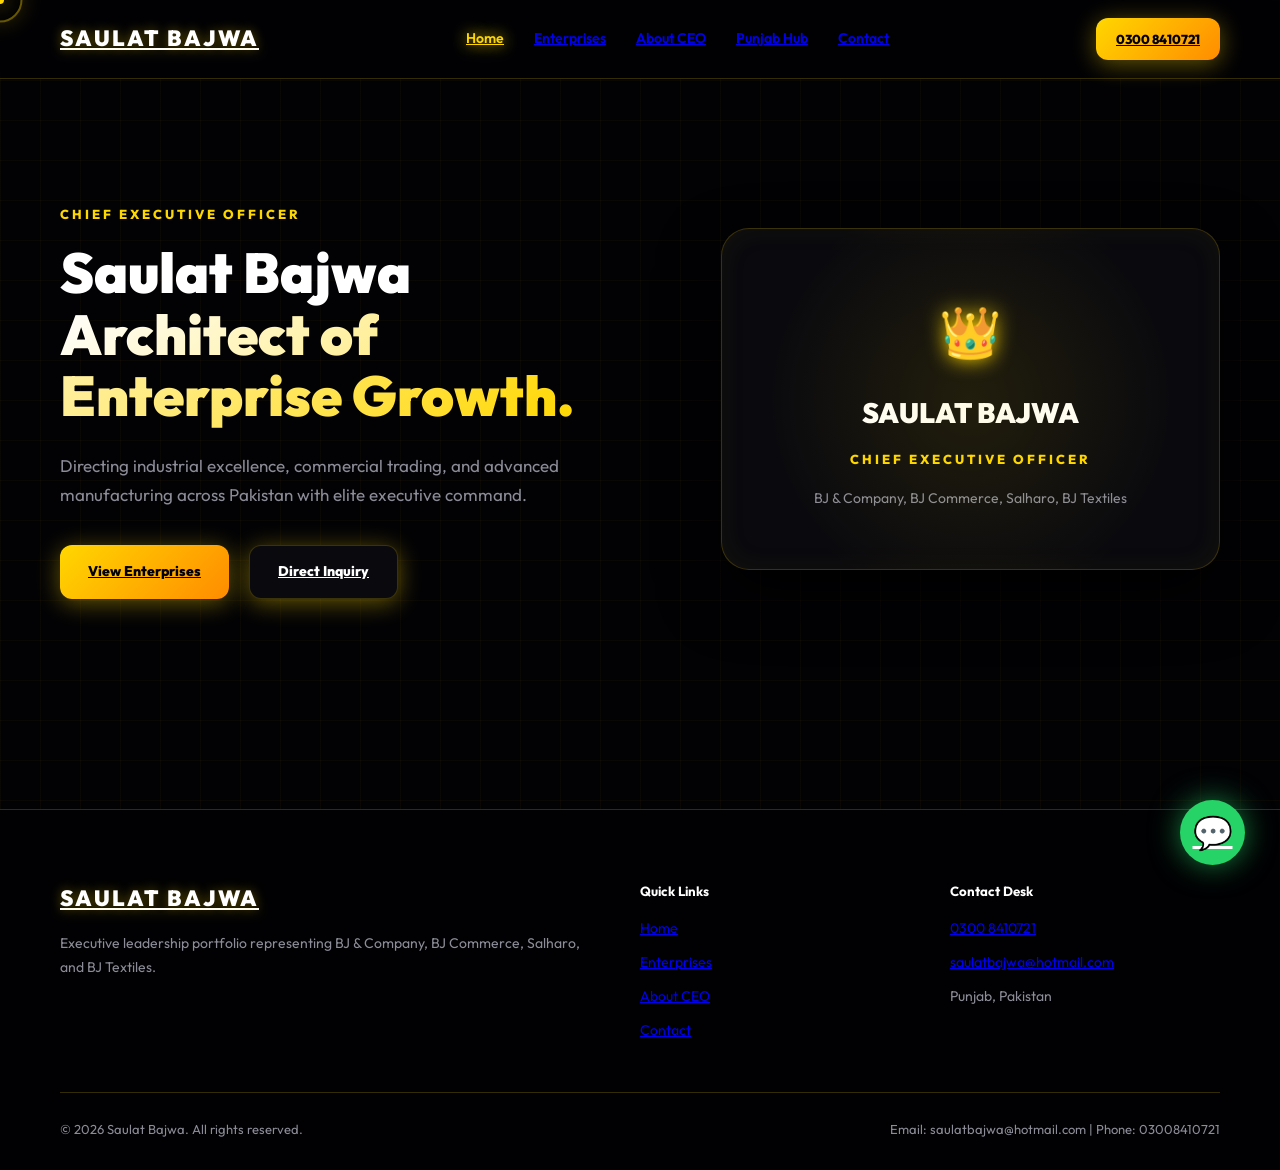
==== index.html @ 0342f301 "Add files via upload" ====
<!DOCTYPE html>
<html lang="en">
<head>
<meta charset="UTF-8">
<meta name="viewport" content="width=device-width, initial-scale=1.0">
<title>Saulat Bajwa — Executive CEO Portfolio</title>
<link rel="stylesheet" href="style.css">
<link href="https://unpkg.com/aos@2.3.1/dist/aos.css" rel="stylesheet">
<link href="https://fonts.googleapis.com/css2?family=Outfit:wght@300;400;500;600;700;800;900&display=swap" rel="stylesheet">
<style>
  .holo-emblem {
    background: var(--bg-panel);
    border: 1px solid var(--border-glow);
    border-radius: 28px; padding: 60px 40px; text-align: center;
    position: relative; overflow: hidden;
    box-shadow: 0 25px 60px rgba(0,0,0,0.9), inset 0 0 30px rgba(255, 215, 0, 0.05);
  }
  .holo-emblem::before {
    content: ''; position: absolute; inset: 0;
    background: radial-gradient(circle at center, rgba(255, 215, 0, 0.1), transparent 70%);
  }
</style>
</head>
<body>

<div class="preloader">
  <div class="loading-text">SAULAT BAJWA</div>
</div>

<div class="cursor-dot"></div>
<div class="cursor-outline"></div>

<header class="nav">
  <div class="nav-inner">
    <a href="index.html" class="brand">SAULAT BAJWA</a>
    <nav class="nav-links">
      <a href="index.html" class="active">Home</a>
      <a href="enterprises.html">Enterprises</a>
      <a href="about.html">About CEO</a>
      <a href="map.html">Punjab Hub</a>
      <a href="contact.html">Contact</a>
    </nav>
    <a href="tel:03008410721" class="btn" style="padding: 10px 20px; font-size: 13px;">0300 8410721</a>
  </div>
</header>

<section class="hero section" style="padding-top: 200px;">
  <div class="container" style="display: grid; grid-template-columns: 1.1fr 0.9fr; gap: 50px; align-items: center;">
    <div data-aos="fade-right">
      <span style="font-size: 13px; text-transform: uppercase; letter-spacing: 3px; color: var(--gold-primary); font-weight: 800;">Chief Executive Officer</span>
      <h1 style="font-size: 56px; font-weight: 900; line-height: 1.1; margin: 15px 0 25px; color: #fff;">Saulat Bajwa<br><span style="background: linear-gradient(135deg, #fff, var(--gold-primary)); -webkit-background-clip: text; -webkit-text-fill-color: transparent;">Architect of Enterprise Growth.</span></h1>
      <p style="color: var(--text-muted); font-size: 17px; margin-bottom: 35px;">Directing industrial excellence, commercial trading, and advanced manufacturing across Pakistan with elite executive command.</p>
      <div style="display: flex; gap: 20px;">
        <a href="enterprises.html" class="btn">View Enterprises</a>
        <a href="contact.html" class="btn" style="background: var(--bg-panel); color: #fff; border: 1px solid var(--border-glow);">Direct Inquiry</a>
      </div>
    </div>

    <!-- No Image: Holographic Emblem Box -->
    <div data-aos="fade-left" class="holo-emblem">
      <div style="font-size: 50px; margin-bottom: 15px; text-shadow: 0 0 20px var(--gold-primary);">👑</div>
      <h3 style="font-size: 28px; color: #fff; font-weight: 900; margin-bottom: 8px;">SAULAT BAJWA</h3>
      <span style="color: var(--gold-primary); font-size: 13px; font-weight: 800; text-transform: uppercase; letter-spacing: 3px;">Chief Executive Officer</span>
      <p style="color: var(--text-muted); font-size: 14px; margin-top: 15px; line-height: 1.6;">BJ &amp; Company, BJ Commerce, Salharo, BJ Textiles</p>
    </div>
  </div>
</section>

<footer class="footer">
  <div class="container">
    <div class="footer-grid">
      <div>
        <a href="index.html" class="brand">SAULAT BAJWA</a>
        <p style="color: var(--text-muted); margin-top: 15px; font-size: 14px;">Executive leadership portfolio representing BJ &amp; Company, BJ Commerce, Salharo, and BJ Textiles.</p>
      </div>
      <div>
        <h5 style="color: #fff; margin-bottom: 15px;">Quick Links</h5>
        <ul style="list-style: none; display: flex; flex-direction: column; gap: 10px; color: var(--text-muted); font-size: 14px;">
          <li><a href="index.html">Home</a></li>
          <li><a href="enterprises.html">Enterprises</a></li>
          <li><a href="about.html">About CEO</a></li>
          <li><a href="contact.html">Contact</a></li>
        </ul>
      </div>
      <div>
        <h5 style="color: #fff; margin-bottom: 15px;">Contact Desk</h5>
        <ul style="list-style: none; display: flex; flex-direction: column; gap: 10px; color: var(--text-muted); font-size: 14px;">
          <li><a href="tel:03008410721">0300 8410721</a></li>
          <li><a href="mailto:saulatbajwa@hotmail.com">saulatbajwa@hotmail.com</a></li>
          <li>Punjab, Pakistan</li>
        </ul>
      </div>
    </div>
    <div class="footer-bottom">
      <p>© 2026 Saulat Bajwa. All rights reserved.</p>
      <p>Email: saulatbajwa@hotmail.com | Phone: 03008410721</p>
    </div>
  </div>
</footer>

<a href="https://wa.me/923008410721?text=Hello%20Sir%20Saulat%20Bajwa,%20I%20am%20contacting%20you%20from%20your%20portfolio." class="whatsapp-float" target="_blank">💬</a>

<script src="https://unpkg.com/aos@2.3.1/dist/aos.js"></script>
<script>
  AOS.init({ duration: 1000, once: true });
  window.addEventListener('mousemove', e => {
    document.querySelector('.cursor-dot').style.left = e.clientX + 'px';
    document.querySelector('.cursor-dot').style.top = e.clientY + 'px';
    document.querySelector('.cursor-outline').style.left = e.clientX + 'px';
    document.querySelector('.cursor-outline').style.top = e.clientY + 'px';
  });
</script>
</body>
</html>
---- style.css ----
:root {
  --bg-main: #020205;
  --bg-panel: #09090e;
  --gold-primary: #FFD700;
  --gold-secondary: #FF8C00;
  --gold-glow: rgba(255, 215, 0, 0.4);
  --border-glow: rgba(255, 215, 0, 0.2);
  --text-main: #f3f3f6;
  --text-muted: #8c8c98;
}

* { box-sizing: border-box; margin: 0; padding: 0; }
html { scroll-behavior: smooth; }
body {
  background-color: var(--bg-main);
  color: var(--text-main);
  font-family: 'Outfit', 'Plus Jakarta Sans', sans-serif;
  overflow-x: hidden;
  position: relative;
  line-height: 1.7;
}

/* Moving Cyber-Gold Grid Background */
body::before {
  content: '';
  position: fixed;
  top: 0; left: 0; width: 100vw; height: 100vh;
  background-image: linear-gradient(rgba(255, 215, 0, 0.03) 1px, transparent 1px),
                    linear-gradient(90deg, rgba(255, 215, 0, 0.03) 1px, transparent 1px);
  background-size: 40px 40px;
  z-index: -2;
}

/* Custom Moving Cursor Effect */
.cursor-dot, .cursor-outline {
  position: fixed; top: 0; left: 0; transform: translate(-50%, -50%);
  border-radius: 50%; pointer-events: none; z-index: 99999;
  transition: width 0.3s, height: 0.3s;
}
.cursor-dot { width: 8px; height: 8px; background: var(--gold-primary); box-shadow: 0 0 20px var(--gold-primary); }
.cursor-outline {
  width: 45px; height: 45px; border: 2px solid rgba(255, 215, 0, 0.4);
  box-shadow: 0 0 25px rgba(255, 215, 0, 0.2);
}

/* Cinematic Preloader with Text Loading Animation */
.preloader {
  position: fixed; inset: 0; background: #010103;
  z-index: 999999; display: flex; flex-direction: column;
  align-items: center; justify-content: center;
  animation: hideLoader 0.5s ease 3.2s forwards;
}
.loading-text {
  font-size: 38px; font-weight: 900; letter-spacing: 8px; color: #fff;
  text-shadow: 0 0 35px var(--gold-primary);
  border-right: 3px solid var(--gold-primary);
  white-space: nowrap;
  animation: typing 2.2s steps(12, end), blink-caret 0.75s step-end infinite;
}
@keyframes typing {
  from { width: 0 }
  to { width: 100% }
}
@keyframes blink-caret {
  from, to { border-color: transparent }
  50% { border-color: var(--gold-primary); }
}
@keyframes hideLoader {
  to { opacity: 0; visibility: hidden; pointer-events: none; }
}

/* Glassmorphism Navigation */
.nav {
  position: fixed; top: 0; left: 0; width: 100%;
  background: rgba(2, 2, 5, 0.85); backdrop-filter: blur(20px);
  border-bottom: 1px solid var(--border-glow);
  z-index: 1000; padding: 18px 0;
}
.nav-inner {
  max-width: 1200px; margin: 0 auto; padding: 0 20px;
  display: flex; align-items: center; justify-content: space-between;
}
.brand { font-size: 22px; font-weight: 900; letter-spacing: 2px; color: #fff; text-shadow: 0 0 12px var(--gold-glow); }
.nav-links { display: flex; gap: 30px; font-size: 14px; font-weight: 600; color: var(--text-muted); }
.nav-links a:hover, .nav-links a.active { color: var(--gold-primary); text-shadow: 0 0 15px var(--gold-primary); }

/* Buttons */
.btn {
  display: inline-flex; align-items: center; gap: 10px;
  padding: 14px 28px; border-radius: 12px; font-weight: 800; font-size: 14px;
  background: linear-gradient(135deg, var(--gold-primary), var(--gold-secondary));
  color: #020205; box-shadow: 0 4px 25px var(--gold-glow);
  border: none; cursor: pointer; transition: 0.3s cubic-bezier(0.16, 1, 0.3, 1);
}
.btn:hover { transform: translateY(-4px); box-shadow: 0 8px 35px var(--gold-glow); }

.container { max-width: 1200px; margin: 0 auto; padding: 0 20px; }
.section { padding: 110px 0; position: relative; }
.section-tight { padding: 60px 0; }

/* WhatsApp Float */
.whatsapp-float {
  position: fixed; bottom: 35px; right: 35px; background-color: #25d366; color: #fff;
  width: 65px; height: 65px; border-radius: 50%; display: flex; align-items: center;
  justify-content: center; font-size: 32px; z-index: 9999;
  box-shadow: 0 0 30px rgba(37, 211, 102, 0.6); transition: 0.3s;
}
.whatsapp-float:hover { transform: scale(1.12); }

/* Footer */
.footer { background: #010103; border-top: 1px solid var(--border-glow); padding: 70px 0 30px; margin-top: 100px; }
.footer-grid { display: grid; grid-template-columns: 2fr 1fr 1fr; gap: 40px; margin-bottom: 50px; }
.footer-bottom { border-top: 1px solid var(--border-glow); padding-top: 25px; display: flex; justify-content: space-between; font-size: 13px; color: var(--text-muted); }

@media(max-width: 768px) {
  .footer-grid { grid-template-columns: 1fr; }
  .nav-links { display: none; }
}
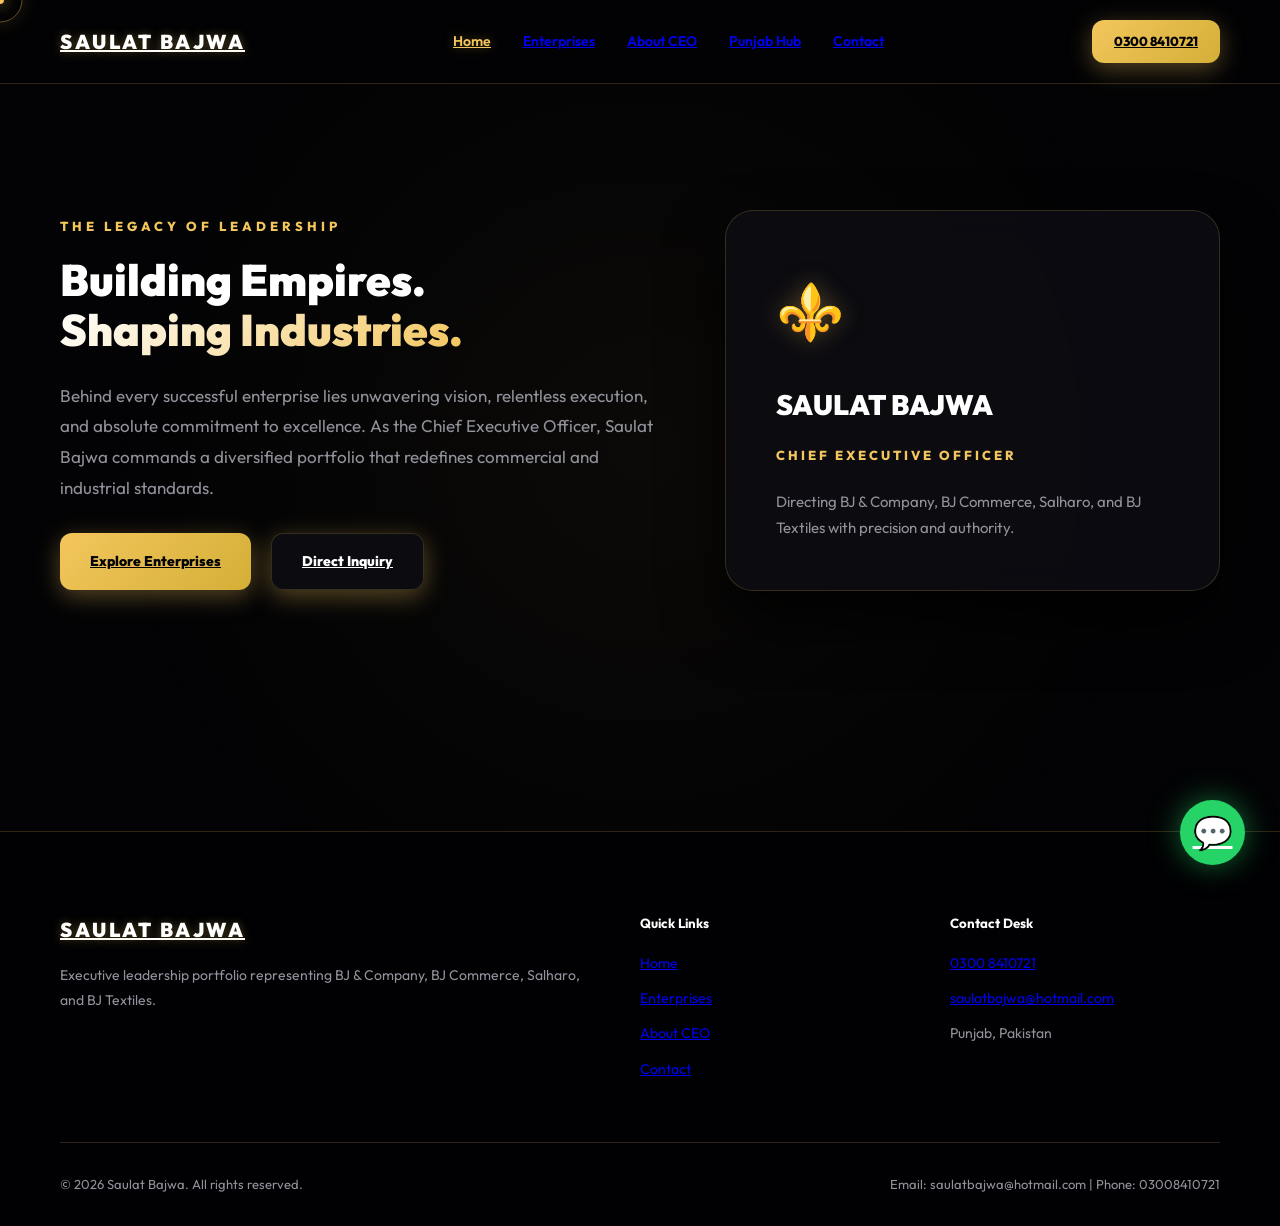
==== commit 92738e38: "Update index.html" ====
--- a/index.html
+++ b/index.html
@@ -4,20 +4,16 @@
 <meta charset="UTF-8">
 <meta name="viewport" content="width=device-width, initial-scale=1.0">
 <title>Saulat Bajwa — Executive CEO Portfolio</title>
+<!-- Favicon Link -->
+<link rel="icon" type="image/png" href="BJ&CO ORIGINAL PNG LOGO EDIT copy.jpg">
 <link rel="stylesheet" href="style.css">
 <link href="https://unpkg.com/aos@2.3.1/dist/aos.css" rel="stylesheet">
 <link href="https://fonts.googleapis.com/css2?family=Outfit:wght@300;400;500;600;700;800;900&display=swap" rel="stylesheet">
 <style>
-  .holo-emblem {
-    background: var(--bg-panel);
-    border: 1px solid var(--border-glow);
-    border-radius: 28px; padding: 60px 40px; text-align: center;
-    position: relative; overflow: hidden;
-    box-shadow: 0 25px 60px rgba(0,0,0,0.9), inset 0 0 30px rgba(255, 215, 0, 0.05);
-  }
-  .holo-emblem::before {
-    content: ''; position: absolute; inset: 0;
-    background: radial-gradient(circle at center, rgba(255, 215, 0, 0.1), transparent 70%);
+  .story-box {
+    background: var(--bg-card); border: 1px solid var(--border-line);
+    border-radius: 28px; padding: 50px; backdrop-filter: blur(20px);
+    box-shadow: 0 30px 60px rgba(0,0,0,0.8);
   }
 </style>
 </head>
@@ -40,28 +36,28 @@
       <a href="map.html">Punjab Hub</a>
       <a href="contact.html">Contact</a>
     </nav>
-    <a href="tel:03008410721" class="btn" style="padding: 10px 20px; font-size: 13px;">0300 8410721</a>
+    <a href="tel:03008410721" class="btn" style="padding: 10px 22px; font-size: 13px;">0300 8410721</a>
   </div>
 </header>
 
-<section class="hero section" style="padding-top: 200px;">
-  <div class="container" style="display: grid; grid-template-columns: 1.1fr 0.9fr; gap: 50px; align-items: center;">
+<!-- Storytelling Hero Section -->
+<section class="section" style="padding-top: 210px;">
+  <div class="container" style="display: grid; grid-template-columns: 1.1fr 0.9fr; gap: 60px; align-items: center;">
     <div data-aos="fade-right">
-      <span style="font-size: 13px; text-transform: uppercase; letter-spacing: 3px; color: var(--gold-primary); font-weight: 800;">Chief Executive Officer</span>
-      <h1 style="font-size: 56px; font-weight: 900; line-height: 1.1; margin: 15px 0 25px; color: #fff;">Saulat Bajwa<br><span style="background: linear-gradient(135deg, #fff, var(--gold-primary)); -webkit-background-clip: text; -webkit-text-fill-color: transparent;">Architect of Enterprise Growth.</span></h1>
-      <p style="color: var(--text-muted); font-size: 17px; margin-bottom: 35px;">Directing industrial excellence, commercial trading, and advanced manufacturing across Pakistan with elite executive command.</p>
-      <div style="display: flex; gap: 20px;">
-        <a href="enterprises.html" class="btn">View Enterprises</a>
-        <a href="contact.html" class="btn" style="background: var(--bg-panel); color: #fff; border: 1px solid var(--border-glow);">Direct Inquiry</a>
+      <span style="font-size: 13px; text-transform: uppercase; letter-spacing: 4px; color: var(--gold-primary); font-weight: 800;">The Legacy of Leadership</span>
+      <h1 class="story-heading" style="margin-top: 15px;">Building Empires.<br><span style="background: linear-gradient(135deg, #fff, var(--gold-primary)); -webkit-background-clip: text; -webkit-text-fill-color: transparent;">Shaping Industries.</span></h1>
+      <p class="story-para">Behind every successful enterprise lies unwavering vision, relentless execution, and absolute commitment to excellence. As the Chief Executive Officer, Saulat Bajwa commands a diversified portfolio that redefines commercial and industrial standards.</p>
+      <div style="display: flex; gap: 20px; margin-top: 30px;">
+        <a href="enterprises.html" class="btn">Explore Enterprises</a>
+        <a href="contact.html" class="btn" style="background: var(--bg-card); color: #fff; border: 1px solid var(--border-line);">Direct Inquiry</a>
       </div>
     </div>
 
-    <!-- No Image: Holographic Emblem Box -->
-    <div data-aos="fade-left" class="holo-emblem">
-      <div style="font-size: 50px; margin-bottom: 15px; text-shadow: 0 0 20px var(--gold-primary);">👑</div>
-      <h3 style="font-size: 28px; color: #fff; font-weight: 900; margin-bottom: 8px;">SAULAT BAJWA</h3>
+    <div data-aos="fade-left" class="story-box text-center">
+      <div style="font-size: 55px; margin-bottom: 20px; text-shadow: 0 0 25px var(--gold-glow);">⚜️</div>
+      <h3 style="font-size: 28px; color: #fff; font-weight: 900; margin-bottom: 10px;">SAULAT BAJWA</h3>
       <span style="color: var(--gold-primary); font-size: 13px; font-weight: 800; text-transform: uppercase; letter-spacing: 3px;">Chief Executive Officer</span>
-      <p style="color: var(--text-muted); font-size: 14px; margin-top: 15px; line-height: 1.6;">BJ &amp; Company, BJ Commerce, Salharo, BJ Textiles</p>
+      <p style="color: var(--text-dim); font-size: 15px; line-height: 1.7; margin-top: 20px;">Directing BJ &amp; Company, BJ Commerce, Salharo, and BJ Textiles with precision and authority.</p>
     </div>
   </div>
 </section>
@@ -71,11 +67,11 @@
     <div class="footer-grid">
       <div>
         <a href="index.html" class="brand">SAULAT BAJWA</a>
-        <p style="color: var(--text-muted); margin-top: 15px; font-size: 14px;">Executive leadership portfolio representing BJ &amp; Company, BJ Commerce, Salharo, and BJ Textiles.</p>
+        <p style="color: var(--text-dim); margin-top: 15px; font-size: 14px;">Executive leadership portfolio representing BJ &amp; Company, BJ Commerce, Salharo, and BJ Textiles.</p>
       </div>
       <div>
         <h5 style="color: #fff; margin-bottom: 15px;">Quick Links</h5>
-        <ul style="list-style: none; display: flex; flex-direction: column; gap: 10px; color: var(--text-muted); font-size: 14px;">
+        <ul style="list-style: none; display: flex; flex-direction: column; gap: 10px; color: var(--text-dim); font-size: 14px;">
           <li><a href="index.html">Home</a></li>
           <li><a href="enterprises.html">Enterprises</a></li>
           <li><a href="about.html">About CEO</a></li>
@@ -84,7 +80,7 @@
       </div>
       <div>
         <h5 style="color: #fff; margin-bottom: 15px;">Contact Desk</h5>
-        <ul style="list-style: none; display: flex; flex-direction: column; gap: 10px; color: var(--text-muted); font-size: 14px;">
+        <ul style="list-style: none; display: flex; flex-direction: column; gap: 10px; color: var(--text-dim); font-size: 14px;">
           <li><a href="tel:03008410721">0300 8410721</a></li>
           <li><a href="mailto:saulatbajwa@hotmail.com">saulatbajwa@hotmail.com</a></li>
           <li>Punjab, Pakistan</li>
@@ -111,4 +107,4 @@
   });
 </script>
 </body>
-</html>+</html>
--- a/style.css
+++ b/style.css
@@ -1,61 +1,61 @@
 :root {
-  --bg-main: #020205;
-  --bg-panel: #09090e;
-  --gold-primary: #FFD700;
-  --gold-secondary: #FF8C00;
-  --gold-glow: rgba(255, 215, 0, 0.4);
-  --border-glow: rgba(255, 215, 0, 0.2);
-  --text-main: #f3f3f6;
-  --text-muted: #8c8c98;
+  --bg-core: #030305;
+  --bg-surface: #0a0a0f;
+  --bg-card: rgba(14, 14, 20, 0.75);
+  --gold-primary: #F3C65D;
+  --gold-secondary: #D4AF37;
+  --gold-glow: rgba(243, 198, 93, 0.35);
+  --border-line: rgba(243, 198, 93, 0.18);
+  --text-main: #f4f4f6;
+  --text-dim: #92929c;
 }
 
 * { box-sizing: border-box; margin: 0; padding: 0; }
 html { scroll-behavior: smooth; }
 body {
-  background-color: var(--bg-main);
+  background-color: var(--bg-core);
   color: var(--text-main);
   font-family: 'Outfit', 'Plus Jakarta Sans', sans-serif;
   overflow-x: hidden;
   position: relative;
-  line-height: 1.7;
+  line-height: 1.8;
 }
 
-/* Moving Cyber-Gold Grid Background */
+/* Subtle Moving Background Glow */
 body::before {
   content: '';
   position: fixed;
   top: 0; left: 0; width: 100vw; height: 100vh;
-  background-image: linear-gradient(rgba(255, 215, 0, 0.03) 1px, transparent 1px),
-                    linear-gradient(90deg, rgba(255, 215, 0, 0.03) 1px, transparent 1px);
-  background-size: 40px 40px;
+  background-image: radial-gradient(circle at 50% 50%, rgba(243, 198, 93, 0.04) 0%, transparent 70%);
   z-index: -2;
+  pointer-events: none;
 }
 
-/* Custom Moving Cursor Effect */
+/* Custom Interactive Gold Cursor */
 .cursor-dot, .cursor-outline {
   position: fixed; top: 0; left: 0; transform: translate(-50%, -50%);
   border-radius: 50%; pointer-events: none; z-index: 99999;
   transition: width 0.3s, height: 0.3s;
 }
-.cursor-dot { width: 8px; height: 8px; background: var(--gold-primary); box-shadow: 0 0 20px var(--gold-primary); }
+.cursor-dot { width: 8px; height: 8px; background: var(--gold-primary); box-shadow: 0 0 15px var(--gold-primary); }
 .cursor-outline {
-  width: 45px; height: 45px; border: 2px solid rgba(255, 215, 0, 0.4);
-  box-shadow: 0 0 25px rgba(255, 215, 0, 0.2);
+  width: 45px; height: 45px; border: 1.5px solid rgba(243, 198, 93, 0.4);
+  box-shadow: 0 0 20px rgba(243, 198, 93, 0.15);
 }
 
-/* Cinematic Preloader with Text Loading Animation */
+/* Cinematic Preloader with Typing Animation on EVERY Page */
 .preloader {
   position: fixed; inset: 0; background: #010103;
   z-index: 999999; display: flex; flex-direction: column;
   align-items: center; justify-content: center;
-  animation: hideLoader 0.5s ease 3.2s forwards;
+  animation: hideLoader 0.5s ease 2.8s forwards;
 }
 .loading-text {
-  font-size: 38px; font-weight: 900; letter-spacing: 8px; color: #fff;
-  text-shadow: 0 0 35px var(--gold-primary);
+  font-size: 36px; font-weight: 900; letter-spacing: 7px; color: #fff;
+  text-shadow: 0 0 30px var(--gold-glow);
   border-right: 3px solid var(--gold-primary);
   white-space: nowrap;
-  animation: typing 2.2s steps(12, end), blink-caret 0.75s step-end infinite;
+  animation: typing 1.8s steps(12, end), blink-caret 0.75s step-end infinite;
 }
 @keyframes typing {
   from { width: 0 }
@@ -69,50 +69,55 @@
   to { opacity: 0; visibility: hidden; pointer-events: none; }
 }
 
-/* Glassmorphism Navigation */
+/* Glassmorphism Navigation Bar */
 .nav {
   position: fixed; top: 0; left: 0; width: 100%;
-  background: rgba(2, 2, 5, 0.85); backdrop-filter: blur(20px);
-  border-bottom: 1px solid var(--border-glow);
-  z-index: 1000; padding: 18px 0;
+  background: rgba(3, 3, 5, 0.9); backdrop-filter: blur(20px);
+  border-bottom: 1px solid var(--border-line);
+  z-index: 1000; padding: 20px 0;
 }
 .nav-inner {
   max-width: 1200px; margin: 0 auto; padding: 0 20px;
   display: flex; align-items: center; justify-content: space-between;
 }
-.brand { font-size: 22px; font-weight: 900; letter-spacing: 2px; color: #fff; text-shadow: 0 0 12px var(--gold-glow); }
-.nav-links { display: flex; gap: 30px; font-size: 14px; font-weight: 600; color: var(--text-muted); }
-.nav-links a:hover, .nav-links a.active { color: var(--gold-primary); text-shadow: 0 0 15px var(--gold-primary); }
+.brand { font-size: 20px; font-weight: 900; letter-spacing: 2.5px; color: #fff; text-shadow: 0 0 10px var(--gold-glow); }
+.nav-links { display: flex; gap: 32px; font-size: 14px; font-weight: 600; color: var(--text-dim); }
+.nav-links a:hover, .nav-links a.active { color: var(--gold-primary); text-shadow: 0 0 12px var(--gold-glow); }
 
-/* Buttons */
+/* Luxury Buttons */
 .btn {
   display: inline-flex; align-items: center; gap: 10px;
-  padding: 14px 28px; border-radius: 12px; font-weight: 800; font-size: 14px;
+  padding: 15px 30px; border-radius: 12px; font-weight: 800; font-size: 14px;
   background: linear-gradient(135deg, var(--gold-primary), var(--gold-secondary));
-  color: #020205; box-shadow: 0 4px 25px var(--gold-glow);
-  border: none; cursor: pointer; transition: 0.3s cubic-bezier(0.16, 1, 0.3, 1);
+  color: #030305; box-shadow: 0 6px 25px var(--gold-glow);
+  border: none; cursor: pointer; transition: 0.35s cubic-bezier(0.16, 1, 0.3, 1);
 }
-.btn:hover { transform: translateY(-4px); box-shadow: 0 8px 35px var(--gold-glow); }
+.btn:hover { transform: translateY(-4px); box-shadow: 0 10px 35px var(--gold-glow); opacity: 0.95; }
 
 .container { max-width: 1200px; margin: 0 auto; padding: 0 20px; }
-.section { padding: 110px 0; position: relative; }
+.section { padding: 120px 0; position: relative; }
 .section-tight { padding: 60px 0; }
 
-/* WhatsApp Float */
+/* Storytelling Text Style */
+.story-heading { font-size: 44px; font-weight: 900; line-height: 1.15; color: #fff; margin-bottom: 25px; }
+.story-para { font-size: 17px; color: var(--text-dim); line-height: 1.8; margin-bottom: 20px; }
+
+/* Floating WhatsApp Button */
 .whatsapp-float {
   position: fixed; bottom: 35px; right: 35px; background-color: #25d366; color: #fff;
   width: 65px; height: 65px; border-radius: 50%; display: flex; align-items: center;
   justify-content: center; font-size: 32px; z-index: 9999;
-  box-shadow: 0 0 30px rgba(37, 211, 102, 0.6); transition: 0.3s;
+  box-shadow: 0 0 30px rgba(37, 211, 102, 0.5); transition: 0.3s;
 }
 .whatsapp-float:hover { transform: scale(1.12); }
 
 /* Footer */
-.footer { background: #010103; border-top: 1px solid var(--border-glow); padding: 70px 0 30px; margin-top: 100px; }
-.footer-grid { display: grid; grid-template-columns: 2fr 1fr 1fr; gap: 40px; margin-bottom: 50px; }
-.footer-bottom { border-top: 1px solid var(--border-glow); padding-top: 25px; display: flex; justify-content: space-between; font-size: 13px; color: var(--text-muted); }
+.footer { background: #010103; border-top: 1px solid var(--border-line); padding: 80px 0 30px; margin-top: 120px; }
+.footer-grid { display: grid; grid-template-columns: 2fr 1fr 1fr; gap: 40px; margin-bottom: 60px; }
+.footer-bottom { border-top: 1px solid var(--border-line); padding-top: 30px; display: flex; justify-content: space-between; font-size: 13px; color: var(--text-dim); }
 
 @media(max-width: 768px) {
   .footer-grid { grid-template-columns: 1fr; }
   .nav-links { display: none; }
-}+  .story-heading { font-size: 34px; }
+}
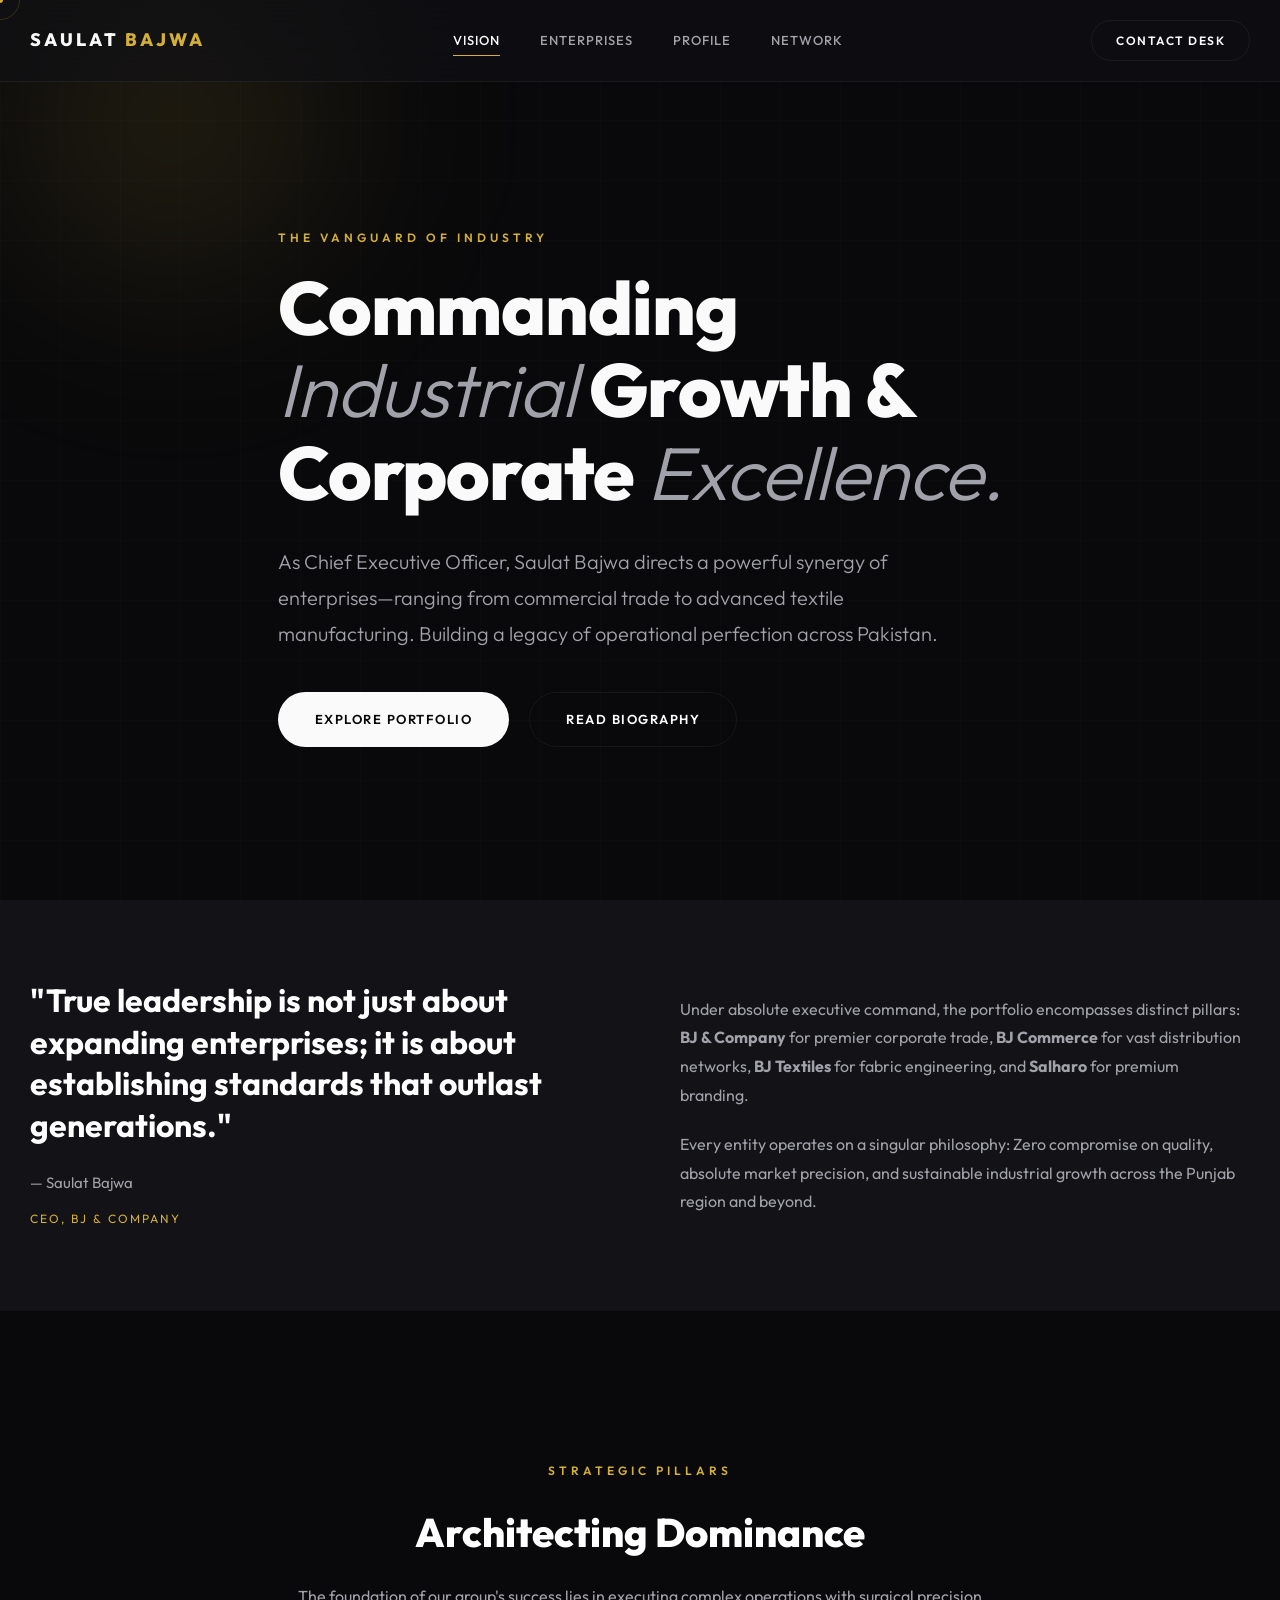
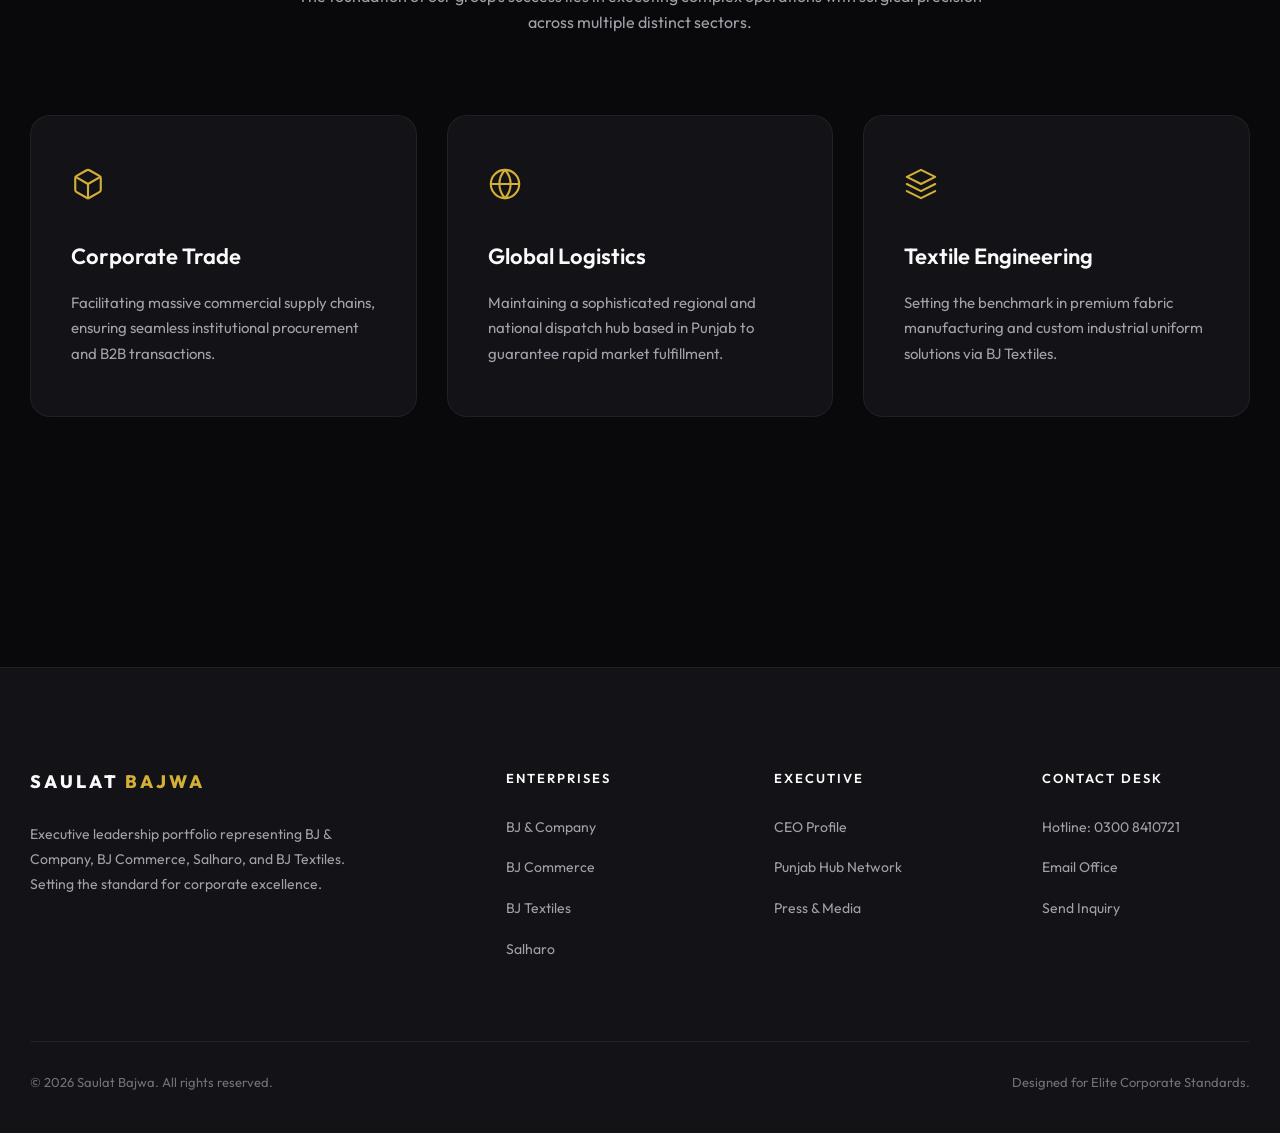
==== commit 17d84579: "Update index.html" ====
--- a/index.html
+++ b/index.html
@@ -1,110 +1,222 @@
 <!DOCTYPE html>
 <html lang="en">
 <head>
-<meta charset="UTF-8">
-<meta name="viewport" content="width=device-width, initial-scale=1.0">
-<title>Saulat Bajwa — Executive CEO Portfolio</title>
-<!-- Favicon Link -->
-<link rel="icon" type="image/png" href="BJ&CO ORIGINAL PNG LOGO EDIT copy.jpg">
-<link rel="stylesheet" href="style.css">
-<link href="https://unpkg.com/aos@2.3.1/dist/aos.css" rel="stylesheet">
-<link href="https://fonts.googleapis.com/css2?family=Outfit:wght@300;400;500;600;700;800;900&display=swap" rel="stylesheet">
-<style>
-  .story-box {
-    background: var(--bg-card); border: 1px solid var(--border-line);
-    border-radius: 28px; padding: 50px; backdrop-filter: blur(20px);
-    box-shadow: 0 30px 60px rgba(0,0,0,0.8);
-  }
-</style>
+    <meta charset="UTF-8">
+    <meta name="viewport" content="width=device-width, initial-scale=1.0">
+    <title>Saulat Bajwa — Executive CEO Portfolio</title>
+    
+    <!-- FIX: Favicon Code for Browser Tab -->
+    <!-- URL encoded space characters (%20) ensuring the image loads perfectly on all servers/Cloudflare -->
+    <link rel="icon" type="image/jpeg" href="BJ%26CO%20ORIGINAL%20PNG%20LOGO%20EDIT%20copy.jpg">
+    <link rel="shortcut icon" type="image/jpeg" href="BJ%26CO%20ORIGINAL%20PNG%20LOGO%20EDIT%20copy.jpg">
+    <link rel="apple-touch-icon" href="BJ%26CO%20ORIGINAL%20PNG%20LOGO%20EDIT%20copy.jpg">
+    
+    <!-- CSS & Fonts -->
+    <link rel="stylesheet" href="style.css">
+    <link href="https://unpkg.com/aos@2.3.1/dist/aos.css" rel="stylesheet">
+    <link href="https://fonts.googleapis.com/css2?family=Outfit:wght@300;400;500;600;700;800;900&family=Plus+Jakarta+Sans:wght@300;400;600&display=swap" rel="stylesheet">
 </head>
 <body>
 
-<div class="preloader">
-  <div class="loading-text">SAULAT BAJWA</div>
-</div>
-
-<div class="cursor-dot"></div>
-<div class="cursor-outline"></div>
-
-<header class="nav">
-  <div class="nav-inner">
-    <a href="index.html" class="brand">SAULAT BAJWA</a>
-    <nav class="nav-links">
-      <a href="index.html" class="active">Home</a>
-      <a href="enterprises.html">Enterprises</a>
-      <a href="about.html">About CEO</a>
-      <a href="map.html">Punjab Hub</a>
-      <a href="contact.html">Contact</a>
-    </nav>
-    <a href="tel:03008410721" class="btn" style="padding: 10px 22px; font-size: 13px;">0300 8410721</a>
-  </div>
-</header>
-
-<!-- Storytelling Hero Section -->
-<section class="section" style="padding-top: 210px;">
-  <div class="container" style="display: grid; grid-template-columns: 1.1fr 0.9fr; gap: 60px; align-items: center;">
-    <div data-aos="fade-right">
-      <span style="font-size: 13px; text-transform: uppercase; letter-spacing: 4px; color: var(--gold-primary); font-weight: 800;">The Legacy of Leadership</span>
-      <h1 class="story-heading" style="margin-top: 15px;">Building Empires.<br><span style="background: linear-gradient(135deg, #fff, var(--gold-primary)); -webkit-background-clip: text; -webkit-text-fill-color: transparent;">Shaping Industries.</span></h1>
-      <p class="story-para">Behind every successful enterprise lies unwavering vision, relentless execution, and absolute commitment to excellence. As the Chief Executive Officer, Saulat Bajwa commands a diversified portfolio that redefines commercial and industrial standards.</p>
-      <div style="display: flex; gap: 20px; margin-top: 30px;">
-        <a href="enterprises.html" class="btn">Explore Enterprises</a>
-        <a href="contact.html" class="btn" style="background: var(--bg-card); color: #fff; border: 1px solid var(--border-line);">Direct Inquiry</a>
-      </div>
+    <!-- Ambient Glow Background Element -->
+    <div class="ambient-glow"></div>
+
+    <!-- Cinematic Preloader -->
+    <div class="preloader">
+        <div class="preloader-line"></div>
+        <div class="preloader-text">Saulat Bajwa</div>
     </div>
 
-    <div data-aos="fade-left" class="story-box text-center">
-      <div style="font-size: 55px; margin-bottom: 20px; text-shadow: 0 0 25px var(--gold-glow);">⚜️</div>
-      <h3 style="font-size: 28px; color: #fff; font-weight: 900; margin-bottom: 10px;">SAULAT BAJWA</h3>
-      <span style="color: var(--gold-primary); font-size: 13px; font-weight: 800; text-transform: uppercase; letter-spacing: 3px;">Chief Executive Officer</span>
-      <p style="color: var(--text-dim); font-size: 15px; line-height: 1.7; margin-top: 20px;">Directing BJ &amp; Company, BJ Commerce, Salharo, and BJ Textiles with precision and authority.</p>
-    </div>
-  </div>
-</section>
-
-<footer class="footer">
-  <div class="container">
-    <div class="footer-grid">
-      <div>
-        <a href="index.html" class="brand">SAULAT BAJWA</a>
-        <p style="color: var(--text-dim); margin-top: 15px; font-size: 14px;">Executive leadership portfolio representing BJ &amp; Company, BJ Commerce, Salharo, and BJ Textiles.</p>
-      </div>
-      <div>
-        <h5 style="color: #fff; margin-bottom: 15px;">Quick Links</h5>
-        <ul style="list-style: none; display: flex; flex-direction: column; gap: 10px; color: var(--text-dim); font-size: 14px;">
-          <li><a href="index.html">Home</a></li>
-          <li><a href="enterprises.html">Enterprises</a></li>
-          <li><a href="about.html">About CEO</a></li>
-          <li><a href="contact.html">Contact</a></li>
-        </ul>
-      </div>
-      <div>
-        <h5 style="color: #fff; margin-bottom: 15px;">Contact Desk</h5>
-        <ul style="list-style: none; display: flex; flex-direction: column; gap: 10px; color: var(--text-dim); font-size: 14px;">
-          <li><a href="tel:03008410721">0300 8410721</a></li>
-          <li><a href="mailto:saulatbajwa@hotmail.com">saulatbajwa@hotmail.com</a></li>
-          <li>Punjab, Pakistan</li>
-        </ul>
-      </div>
-    </div>
-    <div class="footer-bottom">
-      <p>© 2026 Saulat Bajwa. All rights reserved.</p>
-      <p>Email: saulatbajwa@hotmail.com | Phone: 03008410721</p>
-    </div>
-  </div>
-</footer>
-
-<a href="https://wa.me/923008410721?text=Hello%20Sir%20Saulat%20Bajwa,%20I%20am%20contacting%20you%20from%20your%20portfolio." class="whatsapp-float" target="_blank">💬</a>
-
-<script src="https://unpkg.com/aos@2.3.1/dist/aos.js"></script>
-<script>
-  AOS.init({ duration: 1000, once: true });
-  window.addEventListener('mousemove', e => {
-    document.querySelector('.cursor-dot').style.left = e.clientX + 'px';
-    document.querySelector('.cursor-dot').style.top = e.clientY + 'px';
-    document.querySelector('.cursor-outline').style.left = e.clientX + 'px';
-    document.querySelector('.cursor-outline').style.top = e.clientY + 'px';
-  });
-</script>
+    <!-- Custom Luxury Cursor -->
+    <div class="cursor-dot"></div>
+    <div class="cursor-outline"></div>
+
+    <!-- Glassmorphism Navigation -->
+    <header class="nav">
+        <div class="nav-inner">
+            <a href="index.html" class="brand">SAULAT <span>BAJWA</span></a>
+            <nav class="nav-links">
+                <a href="index.html" class="active">Vision</a>
+                <a href="enterprises.html">Enterprises</a>
+                <a href="about.html">Profile</a>
+                <a href="map.html">Network</a>
+            </nav>
+            <a href="contact.html" class="btn btn-outline" style="padding: 10px 24px; font-size: 12px; border-radius: 20px;">Contact Desk</a>
+        </div>
+    </header>
+
+    <!-- Massive Hero Section (Immersive Storytelling) -->
+    <section class="section" style="padding-top: 25vh; min-height: 100vh; display: flex; align-items: center;">
+        <div class="container">
+            <div data-aos="fade-up" data-aos-duration="1200">
+                <span class="eyebrow">The Vanguard of Industry</span>
+                <h1 class="display-title">
+                    Commanding <br>
+                    <span>Industrial</span> Growth &amp; <br>
+                    Corporate <span>Excellence.</span>
+                </h1>
+                <p class="lead-text">
+                    As Chief Executive Officer, Saulat Bajwa directs a powerful synergy of enterprises—ranging from commercial trade to advanced textile manufacturing. Building a legacy of operational perfection across Pakistan.
+                </p>
+                <div class="btn-group">
+                    <a href="enterprises.html" class="btn btn-primary magnetic-btn">Explore Portfolio</a>
+                    <a href="about.html" class="btn btn-outline magnetic-btn">Read Biography</a>
+                </div>
+            </div>
+        </div>
+    </section>
+
+    <!-- The Philosophy Section (Detailed Text) -->
+    <section class="section-tight" style="background: var(--bg-surface);">
+        <div class="container">
+            <div style="display: grid; grid-template-columns: 1fr 1fr; gap: 80px; align-items: center;">
+                <div data-aos="fade-right" data-aos-duration="1000">
+                    <h2 style="font-size: 32px; font-weight: 700; color: #fff; line-height: 1.3; margin-bottom: 25px;">"True leadership is not just about expanding enterprises; it is about establishing standards that outlast generations."</h2>
+                    <p style="color: var(--text-secondary); font-size: 15px; margin-bottom: 10px;">— Saulat Bajwa</p>
+                    <span style="color: var(--gold-main); font-size: 12px; letter-spacing: 2px; text-transform: uppercase;">CEO, BJ &amp; Company</span>
+                </div>
+                <div data-aos="fade-left" data-aos-duration="1000">
+                    <p style="color: var(--text-secondary); font-size: 16px; line-height: 1.8; margin-bottom: 20px;">
+                        Under absolute executive command, the portfolio encompasses distinct pillars: <strong>BJ &amp; Company</strong> for premier corporate trade, <strong>BJ Commerce</strong> for vast distribution networks, <strong>BJ Textiles</strong> for fabric engineering, and <strong>Salharo</strong> for premium branding.
+                    </p>
+                    <p style="color: var(--text-secondary); font-size: 16px; line-height: 1.8;">
+                        Every entity operates on a singular philosophy: Zero compromise on quality, absolute market precision, and sustainable industrial growth across the Punjab region and beyond.
+                    </p>
+                </div>
+            </div>
+        </div>
+    </section>
+
+    <!-- Core Competencies Grid (Massive Details) -->
+    <section class="section">
+        <div class="container">
+            <div style="text-align: center; max-width: 700px; margin: 0 auto;" data-aos="fade-up">
+                <span class="eyebrow">Strategic Pillars</span>
+                <h2 style="font-size: 40px; font-weight: 800; color: #fff; margin-bottom: 20px;">Architecting Dominance</h2>
+                <p style="color: var(--text-secondary); font-size: 16px;">The foundation of our group's success lies in executing complex operations with surgical precision across multiple distinct sectors.</p>
+            </div>
+
+            <div class="feature-grid">
+                <!-- Card 1 -->
+                <div class="card-luxury" data-aos="fade-up" data-aos-delay="0">
+                    <div class="card-icon">
+                        <!-- Inline Premium SVG Icon -->
+                        <svg width="34" height="34" viewBox="0 0 24 24" fill="none" stroke="currentColor" stroke-width="1.5" stroke-linecap="round" stroke-linejoin="round"><path d="M21 16V8a2 2 0 0 0-1-1.73l-7-4a2 2 0 0 0-2 0l-7 4A2 2 0 0 0 3 8v8a2 2 0 0 0 1 1.73l7 4a2 2 0 0 0 2 0l7-4A2 2 0 0 0 21 16z"></path><polyline points="3.27 6.96 12 12.01 20.73 6.96"></polyline><line x1="12" y1="22.08" x2="12" y2="12"></line></svg>
+                    </div>
+                    <h3>Corporate Trade</h3>
+                    <p>Facilitating massive commercial supply chains, ensuring seamless institutional procurement and B2B transactions.</p>
+                </div>
+
+                <!-- Card 2 -->
+                <div class="card-luxury" data-aos="fade-up" data-aos-delay="100">
+                    <div class="card-icon">
+                        <svg width="34" height="34" viewBox="0 0 24 24" fill="none" stroke="currentColor" stroke-width="1.5" stroke-linecap="round" stroke-linejoin="round"><circle cx="12" cy="12" r="10"></circle><line x1="2" y1="12" x2="22" y2="12"></line><path d="M12 2a15.3 15.3 0 0 1 4 10 15.3 15.3 0 0 1-4 10 15.3 15.3 0 0 1-4-10 15.3 15.3 0 0 1 4-10z"></path></svg>
+                    </div>
+                    <h3>Global Logistics</h3>
+                    <p>Maintaining a sophisticated regional and national dispatch hub based in Punjab to guarantee rapid market fulfillment.</p>
+                </div>
+
+                <!-- Card 3 -->
+                <div class="card-luxury" data-aos="fade-up" data-aos-delay="200">
+                    <div class="card-icon">
+                        <svg width="34" height="34" viewBox="0 0 24 24" fill="none" stroke="currentColor" stroke-width="1.5" stroke-linecap="round" stroke-linejoin="round"><polygon points="12 2 2 7 12 12 22 7 12 2"></polygon><polyline points="2 17 12 22 22 17"></polyline><polyline points="2 12 12 17 22 12"></polyline></svg>
+                    </div>
+                    <h3>Textile Engineering</h3>
+                    <p>Setting the benchmark in premium fabric manufacturing and custom industrial uniform solutions via BJ Textiles.</p>
+                </div>
+            </div>
+        </div>
+    </section>
+
+    <!-- Ultra Premium Footer (No Blue Links) -->
+    <footer class="footer">
+        <div class="container">
+            <div class="footer-grid">
+                <div class="footer-brand">
+                    <a href="index.html" class="brand">SAULAT <span>BAJWA</span></a>
+                    <p>Executive leadership portfolio representing BJ &amp; Company, BJ Commerce, Salharo, and BJ Textiles. Setting the standard for corporate excellence.</p>
+                </div>
+                
+                <div>
+                    <h4 class="footer-title">Enterprises</h4>
+                    <ul class="footer-links">
+                        <li><a href="enterprises.html">BJ &amp; Company</a></li>
+                        <li><a href="enterprises.html">BJ Commerce</a></li>
+                        <li><a href="enterprises.html">BJ Textiles</a></li>
+                        <li><a href="enterprises.html">Salharo</a></li>
+                    </ul>
+                </div>
+
+                <div>
+                    <h4 class="footer-title">Executive</h4>
+                    <ul class="footer-links">
+                        <li><a href="about.html">CEO Profile</a></li>
+                        <li><a href="map.html">Punjab Hub Network</a></li>
+                        <li><a href="contact.html">Press &amp; Media</a></li>
+                    </ul>
+                </div>
+
+                <div>
+                    <h4 class="footer-title">Contact Desk</h4>
+                    <ul class="footer-links">
+                        <li><a href="tel:03008410721">Hotline: 0300 8410721</a></li>
+                        <li><a href="mailto:saulatbajwa@hotmail.com">Email Office</a></li>
+                        <li><a href="contact.html">Send Inquiry</a></li>
+                    </ul>
+                </div>
+            </div>
+
+            <div class="footer-bottom">
+                <p>&copy; 2026 Saulat Bajwa. All rights reserved.</p>
+                <p style="color: var(--text-tertiary);">Designed for Elite Corporate Standards.</p>
+            </div>
+        </div>
+    </footer>
+
+    <!-- Scripts -->
+    <script src="https://unpkg.com/aos@2.3.1/dist/aos.js"></script>
+    <script>
+        // 1. Initialize Scroll Animations
+        AOS.init({ 
+            duration: 1000, 
+            once: true,
+            offset: 50
+        });
+
+        // 2. Custom Smooth Cursor Logic
+        const cursorDot = document.querySelector('.cursor-dot');
+        const cursorOutline = document.querySelector('.cursor-outline');
+
+        window.addEventListener('mousemove', (e) => {
+            const posX = e.clientX;
+            const posY = e.clientY;
+
+            // Instant dot follow
+            cursorDot.style.left = `${posX}px`;
+            cursorDot.style.top = `${posY}px`;
+
+            // Slightly delayed outline follow
+            setTimeout(() => {
+                cursorOutline.style.left = `${posX}px`;
+                cursorOutline.style.top = `${posY}px`;
+            }, 50);
+        });
+
+        // 3. Magnetic Button Hover Effect (Ultra-Luxury Interaction)
+        const magneticBtns = document.querySelectorAll('.magnetic-btn');
+        magneticBtns.forEach(btn => {
+            btn.addEventListener('mousemove', (e) => {
+                const position = btn.getBoundingClientRect();
+                const x = e.pageX - position.left - position.width / 2;
+                const y = e.pageY - position.top - position.height / 2;
+                
+                btn.style.transform = `translate(${x * 0.2}px, ${y * 0.2}px)`;
+            });
+
+            btn.addEventListener('mouseout', () => {
+                btn.style.transform = 'translate(0px, 0px)';
+            });
+        });
+    </script>
 </body>
 </html>
--- a/style.css
+++ b/style.css
@@ -1,123 +1,464 @@
+/* ==========================================================================
+   SAULAT BAJWA - EXECUTIVE CEO PORTFOLIO
+   Theme: Champagne Gold & Deep Obsidian (Ultra-Luxury)
+   ========================================================================== */
+
 :root {
-  --bg-core: #030305;
-  --bg-surface: #0a0a0f;
-  --bg-card: rgba(14, 14, 20, 0.75);
-  --gold-primary: #F3C65D;
-  --gold-secondary: #D4AF37;
-  --gold-glow: rgba(243, 198, 93, 0.35);
-  --border-line: rgba(243, 198, 93, 0.18);
-  --text-main: #f4f4f6;
-  --text-dim: #92929c;
-}
-
-* { box-sizing: border-box; margin: 0; padding: 0; }
-html { scroll-behavior: smooth; }
+    /* Color Palette */
+    --bg-base: #09090b; /* Deep Obsidian */
+    --bg-surface: #121217; /* Slightly Lighter Obsidian */
+    --bg-surface-glass: rgba(18, 18, 23, 0.6);
+    --bg-card: rgba(24, 24, 29, 0.7);
+    
+    /* Champagne Gold Accents */
+    --gold-light: #f3e5ab;
+    --gold-main: #d4af37;
+    --gold-dark: #aa8c2c;
+    --gold-glow: rgba(212, 175, 55, 0.15);
+    
+    /* Text Colors */
+    --text-primary: #fafafa;
+    --text-secondary: #a1a1aa;
+    --text-tertiary: #71717a;
+    
+    /* Borders */
+    --border-light: rgba(255, 255, 255, 0.06);
+    --border-gold: rgba(212, 175, 55, 0.2);
+    
+    /* Transitions */
+    --trans-fast: 0.2s ease;
+    --trans-smooth: 0.4s cubic-bezier(0.16, 1, 0.3, 1);
+    --trans-slow: 0.8s cubic-bezier(0.16, 1, 0.3, 1);
+}
+
+/* ==========================================================================
+   RESET & GLOBAL TYPOGRAPHY
+   ========================================================================== */
+* {
+    margin: 0;
+    padding: 0;
+    box-sizing: border-box;
+}
+
+html {
+    scroll-behavior: smooth;
+    font-size: 16px;
+}
+
 body {
-  background-color: var(--bg-core);
-  color: var(--text-main);
-  font-family: 'Outfit', 'Plus Jakarta Sans', sans-serif;
-  overflow-x: hidden;
-  position: relative;
-  line-height: 1.8;
-}
-
-/* Subtle Moving Background Glow */
+    background-color: var(--bg-base);
+    color: var(--text-primary);
+    font-family: 'Outfit', 'Plus Jakarta Sans', sans-serif;
+    overflow-x: hidden;
+    position: relative;
+    line-height: 1.6;
+    -webkit-font-smoothing: antialiased;
+    -moz-osx-font-smoothing: grayscale;
+}
+
+/* Fixing the Blue Links Issue Globally */
+a, a:visited, a:hover, a:active {
+    text-decoration: none;
+    color: inherit;
+    transition: var(--trans-fast);
+}
+
+/* Subtle Animated Background Grain/Grid */
 body::before {
-  content: '';
-  position: fixed;
-  top: 0; left: 0; width: 100vw; height: 100vh;
-  background-image: radial-gradient(circle at 50% 50%, rgba(243, 198, 93, 0.04) 0%, transparent 70%);
-  z-index: -2;
-  pointer-events: none;
-}
-
-/* Custom Interactive Gold Cursor */
+    content: '';
+    position: fixed;
+    top: 0; left: 0; width: 100vw; height: 100vh;
+    background-image: 
+        linear-gradient(rgba(255, 255, 255, 0.015) 1px, transparent 1px),
+        linear-gradient(90deg, rgba(255, 255, 255, 0.015) 1px, transparent 1px);
+    background-size: 60px 60px;
+    z-index: -2;
+    pointer-events: none;
+}
+
+/* Ambient Background Glow */
+.ambient-glow {
+    position: fixed;
+    top: -20%; left: -10%;
+    width: 600px; height: 600px;
+    background: radial-gradient(circle, var(--gold-glow) 0%, transparent 60%);
+    border-radius: 50%;
+    filter: blur(80px);
+    z-index: -1;
+    pointer-events: none;
+    animation: floatGlow 10s infinite alternate ease-in-out;
+}
+
+@keyframes floatGlow {
+    0% { transform: translate(0, 0) scale(1); }
+    100% { transform: translate(50px, 50px) scale(1.1); }
+}
+
+/* ==========================================================================
+   CUSTOM CURSOR (Subtle & Elegant)
+   ========================================================================== */
 .cursor-dot, .cursor-outline {
-  position: fixed; top: 0; left: 0; transform: translate(-50%, -50%);
-  border-radius: 50%; pointer-events: none; z-index: 99999;
-  transition: width 0.3s, height: 0.3s;
-}
-.cursor-dot { width: 8px; height: 8px; background: var(--gold-primary); box-shadow: 0 0 15px var(--gold-primary); }
+    position: fixed;
+    top: 0; left: 0;
+    transform: translate(-50%, -50%);
+    border-radius: 50%;
+    pointer-events: none;
+    z-index: 99999;
+}
+
+.cursor-dot {
+    width: 6px; height: 6px;
+    background: var(--gold-main);
+    transition: width 0.2s, height 0.2s, background-color 0.2s;
+}
+
 .cursor-outline {
-  width: 45px; height: 45px; border: 1.5px solid rgba(243, 198, 93, 0.4);
-  box-shadow: 0 0 20px rgba(243, 198, 93, 0.15);
-}
-
-/* Cinematic Preloader with Typing Animation on EVERY Page */
+    width: 40px; height: 40px;
+    border: 1px solid var(--border-gold);
+    transition: transform 0.15s ease-out, width 0.2s, height 0.2s, border-color 0.2s;
+}
+
+/* ==========================================================================
+   CINEMATIC PRELOADER
+   ========================================================================== */
 .preloader {
-  position: fixed; inset: 0; background: #010103;
-  z-index: 999999; display: flex; flex-direction: column;
-  align-items: center; justify-content: center;
-  animation: hideLoader 0.5s ease 2.8s forwards;
-}
-.loading-text {
-  font-size: 36px; font-weight: 900; letter-spacing: 7px; color: #fff;
-  text-shadow: 0 0 30px var(--gold-glow);
-  border-right: 3px solid var(--gold-primary);
-  white-space: nowrap;
-  animation: typing 1.8s steps(12, end), blink-caret 0.75s step-end infinite;
-}
-@keyframes typing {
-  from { width: 0 }
-  to { width: 100% }
-}
-@keyframes blink-caret {
-  from, to { border-color: transparent }
-  50% { border-color: var(--gold-primary); }
-}
-@keyframes hideLoader {
-  to { opacity: 0; visibility: hidden; pointer-events: none; }
-}
-
-/* Glassmorphism Navigation Bar */
+    position: fixed; inset: 0;
+    background: var(--bg-base);
+    z-index: 999999;
+    display: flex; flex-direction: column;
+    align-items: center; justify-content: center;
+    animation: slideUpLoader 1s cubic-bezier(0.8, 0, 0.2, 1) 2.5s forwards;
+}
+
+.preloader-line {
+    width: 1px; height: 0;
+    background: var(--gold-main);
+    margin-bottom: 20px;
+    animation: growLine 1s ease forwards 0.5s;
+}
+
+.preloader-text {
+    font-size: 13px;
+    text-transform: uppercase;
+    letter-spacing: 10px;
+    color: var(--text-secondary);
+    opacity: 0;
+    transform: translateY(10px);
+    animation: fadeUpText 1s ease forwards 1.2s;
+}
+
+@keyframes growLine { to { height: 60px; } }
+@keyframes fadeUpText { to { opacity: 1; transform: translateY(0); } }
+@keyframes slideUpLoader { to { transform: translateY(-100%); pointer-events: none; } }
+
+/* ==========================================================================
+   NAVIGATION (GLASSMORPHISM)
+   ========================================================================== */
 .nav {
-  position: fixed; top: 0; left: 0; width: 100%;
-  background: rgba(3, 3, 5, 0.9); backdrop-filter: blur(20px);
-  border-bottom: 1px solid var(--border-line);
-  z-index: 1000; padding: 20px 0;
-}
+    position: fixed;
+    top: 0; left: 0; width: 100%;
+    background: var(--bg-surface-glass);
+    backdrop-filter: blur(20px);
+    -webkit-backdrop-filter: blur(20px);
+    border-bottom: 1px solid var(--border-light);
+    z-index: 1000;
+    padding: 20px 0;
+    transition: var(--trans-smooth);
+}
+
 .nav-inner {
-  max-width: 1200px; margin: 0 auto; padding: 0 20px;
-  display: flex; align-items: center; justify-content: space-between;
-}
-.brand { font-size: 20px; font-weight: 900; letter-spacing: 2.5px; color: #fff; text-shadow: 0 0 10px var(--gold-glow); }
-.nav-links { display: flex; gap: 32px; font-size: 14px; font-weight: 600; color: var(--text-dim); }
-.nav-links a:hover, .nav-links a.active { color: var(--gold-primary); text-shadow: 0 0 12px var(--gold-glow); }
-
-/* Luxury Buttons */
+    max-width: 1300px;
+    margin: 0 auto;
+    padding: 0 30px;
+    display: flex;
+    align-items: center;
+    justify-content: space-between;
+}
+
+.brand {
+    font-size: 18px;
+    font-weight: 800;
+    letter-spacing: 3px;
+    color: var(--text-primary);
+    text-transform: uppercase;
+}
+
+.brand span {
+    color: var(--gold-main);
+}
+
+.nav-links {
+    display: flex;
+    gap: 40px;
+    list-style: none;
+}
+
+.nav-links a {
+    font-size: 13px;
+    font-weight: 500;
+    letter-spacing: 1px;
+    color: var(--text-secondary);
+    text-transform: uppercase;
+    position: relative;
+    padding: 5px 0;
+}
+
+.nav-links a::after {
+    content: '';
+    position: absolute;
+    bottom: 0; left: 0;
+    width: 0%; height: 1px;
+    background: var(--gold-main);
+    transition: var(--trans-smooth);
+}
+
+.nav-links a:hover {
+    color: var(--text-primary);
+}
+
+.nav-links a:hover::after, .nav-links a.active::after {
+    width: 100%;
+}
+.nav-links a.active {
+    color: var(--text-primary);
+}
+
+/* ==========================================================================
+   BUTTONS (MAGNETIC & LUXURY)
+   ========================================================================== */
+.btn-group {
+    display: flex;
+    gap: 20px;
+    flex-wrap: wrap;
+    margin-top: 40px;
+}
+
 .btn {
-  display: inline-flex; align-items: center; gap: 10px;
-  padding: 15px 30px; border-radius: 12px; font-weight: 800; font-size: 14px;
-  background: linear-gradient(135deg, var(--gold-primary), var(--gold-secondary));
-  color: #030305; box-shadow: 0 6px 25px var(--gold-glow);
-  border: none; cursor: pointer; transition: 0.35s cubic-bezier(0.16, 1, 0.3, 1);
-}
-.btn:hover { transform: translateY(-4px); box-shadow: 0 10px 35px var(--gold-glow); opacity: 0.95; }
-
-.container { max-width: 1200px; margin: 0 auto; padding: 0 20px; }
-.section { padding: 120px 0; position: relative; }
-.section-tight { padding: 60px 0; }
-
-/* Storytelling Text Style */
-.story-heading { font-size: 44px; font-weight: 900; line-height: 1.15; color: #fff; margin-bottom: 25px; }
-.story-para { font-size: 17px; color: var(--text-dim); line-height: 1.8; margin-bottom: 20px; }
-
-/* Floating WhatsApp Button */
-.whatsapp-float {
-  position: fixed; bottom: 35px; right: 35px; background-color: #25d366; color: #fff;
-  width: 65px; height: 65px; border-radius: 50%; display: flex; align-items: center;
-  justify-content: center; font-size: 32px; z-index: 9999;
-  box-shadow: 0 0 30px rgba(37, 211, 102, 0.5); transition: 0.3s;
-}
-.whatsapp-float:hover { transform: scale(1.12); }
-
-/* Footer */
-.footer { background: #010103; border-top: 1px solid var(--border-line); padding: 80px 0 30px; margin-top: 120px; }
-.footer-grid { display: grid; grid-template-columns: 2fr 1fr 1fr; gap: 40px; margin-bottom: 60px; }
-.footer-bottom { border-top: 1px solid var(--border-line); padding-top: 30px; display: flex; justify-content: space-between; font-size: 13px; color: var(--text-dim); }
+    display: inline-flex;
+    align-items: center;
+    justify-content: center;
+    padding: 16px 36px;
+    border-radius: 30px; /* Pill shape for luxury feel */
+    font-size: 13px;
+    font-weight: 600;
+    text-transform: uppercase;
+    letter-spacing: 1.5px;
+    transition: var(--trans-smooth);
+    position: relative;
+    overflow: hidden;
+    cursor: pointer;
+    border: 1px solid transparent;
+}
+
+.btn-primary {
+    background: var(--text-primary);
+    color: var(--bg-base);
+}
+
+.btn-primary:hover {
+    background: var(--gold-main);
+    color: var(--bg-base);
+    box-shadow: 0 10px 30px var(--gold-glow);
+    transform: translateY(-2px);
+}
+
+.btn-outline {
+    background: transparent;
+    color: var(--text-primary);
+    border: 1px solid var(--border-light);
+}
+
+.btn-outline:hover {
+    border-color: var(--gold-main);
+    color: var(--gold-main);
+    background: rgba(212, 175, 55, 0.05);
+}
+
+/* ==========================================================================
+   LAYOUT & CONTAINERS
+   ========================================================================== */
+.container {
+    max-width: 1300px;
+    margin: 0 auto;
+    padding: 0 30px;
+}
+
+.section {
+    padding: 150px 0;
+    position: relative;
+}
+
+.section-tight {
+    padding: 80px 0;
+}
+
+/* ==========================================================================
+   TYPOGRAPHY & STORYTELLING
+   ========================================================================== */
+.eyebrow {
+    font-size: 12px;
+    font-weight: 600;
+    text-transform: uppercase;
+    letter-spacing: 4px;
+    color: var(--gold-main);
+    margin-bottom: 20px;
+    display: block;
+}
+
+.display-title {
+    font-size: clamp(40px, 6vw, 75px);
+    font-weight: 800;
+    line-height: 1.1;
+    color: var(--text-primary);
+    margin-bottom: 30px;
+    letter-spacing: -1px;
+}
+
+.display-title span {
+    font-style: italic;
+    font-weight: 300;
+    color: var(--text-secondary);
+}
+
+.lead-text {
+    font-size: clamp(16px, 2vw, 20px);
+    color: var(--text-secondary);
+    line-height: 1.8;
+    max-width: 700px;
+    font-weight: 300;
+}
+
+/* ==========================================================================
+   CARDS & GRIDS
+   ========================================================================== */
+.feature-grid {
+    display: grid;
+    grid-template-columns: repeat(3, 1fr);
+    gap: 30px;
+    margin-top: 80px;
+}
+
+.card-luxury {
+    background: var(--bg-surface);
+    border: 1px solid var(--border-light);
+    border-radius: 20px;
+    padding: 50px 40px;
+    transition: var(--trans-smooth);
+    position: relative;
+    overflow: hidden;
+}
+
+.card-luxury::before {
+    content: '';
+    position: absolute;
+    top: 0; left: 0; width: 100%; height: 100%;
+    background: radial-gradient(circle at top right, var(--gold-glow), transparent 60%);
+    opacity: 0;
+    transition: var(--trans-smooth);
+}
+
+.card-luxury:hover {
+    border-color: var(--border-gold);
+    transform: translateY(-5px);
+}
+
+.card-luxury:hover::before {
+    opacity: 1;
+}
+
+.card-luxury h3 {
+    font-size: 22px;
+    font-weight: 600;
+    margin-bottom: 15px;
+    color: var(--text-primary);
+    position: relative;
+}
+
+.card-luxury p {
+    font-size: 15px;
+    color: var(--text-secondary);
+    line-height: 1.7;
+    position: relative;
+}
+
+.card-icon {
+    font-size: 30px;
+    color: var(--gold-main);
+    margin-bottom: 25px;
+}
+
+/* ==========================================================================
+   FOOTER
+   ========================================================================== */
+.footer {
+    background: var(--bg-surface);
+    border-top: 1px solid var(--border-light);
+    padding: 100px 0 40px;
+    margin-top: 100px;
+}
+
+.footer-grid {
+    display: grid;
+    grid-template-columns: 2fr 1fr 1fr 1fr;
+    gap: 60px;
+    margin-bottom: 80px;
+}
+
+.footer-brand p {
+    color: var(--text-secondary);
+    font-size: 14px;
+    margin-top: 25px;
+    line-height: 1.8;
+    max-width: 350px;
+}
+
+.footer-title {
+    color: var(--text-primary);
+    font-size: 13px;
+    font-weight: 600;
+    text-transform: uppercase;
+    letter-spacing: 2px;
+    margin-bottom: 25px;
+}
+
+.footer-links {
+    list-style: none;
+    display: flex;
+    flex-direction: column;
+    gap: 15px;
+}
+
+.footer-links a {
+    color: var(--text-secondary);
+    font-size: 14px;
+}
+
+.footer-links a:hover {
+    color: var(--gold-main);
+}
+
+.footer-bottom {
+    border-top: 1px solid var(--border-light);
+    padding-top: 30px;
+    display: flex;
+    justify-content: space-between;
+    align-items: center;
+    font-size: 13px;
+    color: var(--text-tertiary);
+}
+
+/* ==========================================================================
+   RESPONSIVE DESIGN
+   ========================================================================== */
+@media(max-width: 992px) {
+    .feature-grid { grid-template-columns: repeat(2, 1fr); }
+    .footer-grid { grid-template-columns: 1fr 1fr; }
+}
 
 @media(max-width: 768px) {
-  .footer-grid { grid-template-columns: 1fr; }
-  .nav-links { display: none; }
-  .story-heading { font-size: 34px; }
-}
+    .nav-links { display: none; }
+    .feature-grid { grid-template-columns: 1fr; }
+    .footer-grid { grid-template-columns: 1fr; }
+    .display-title { font-size: 40px; }
+    .section { padding: 100px 0; }
+}
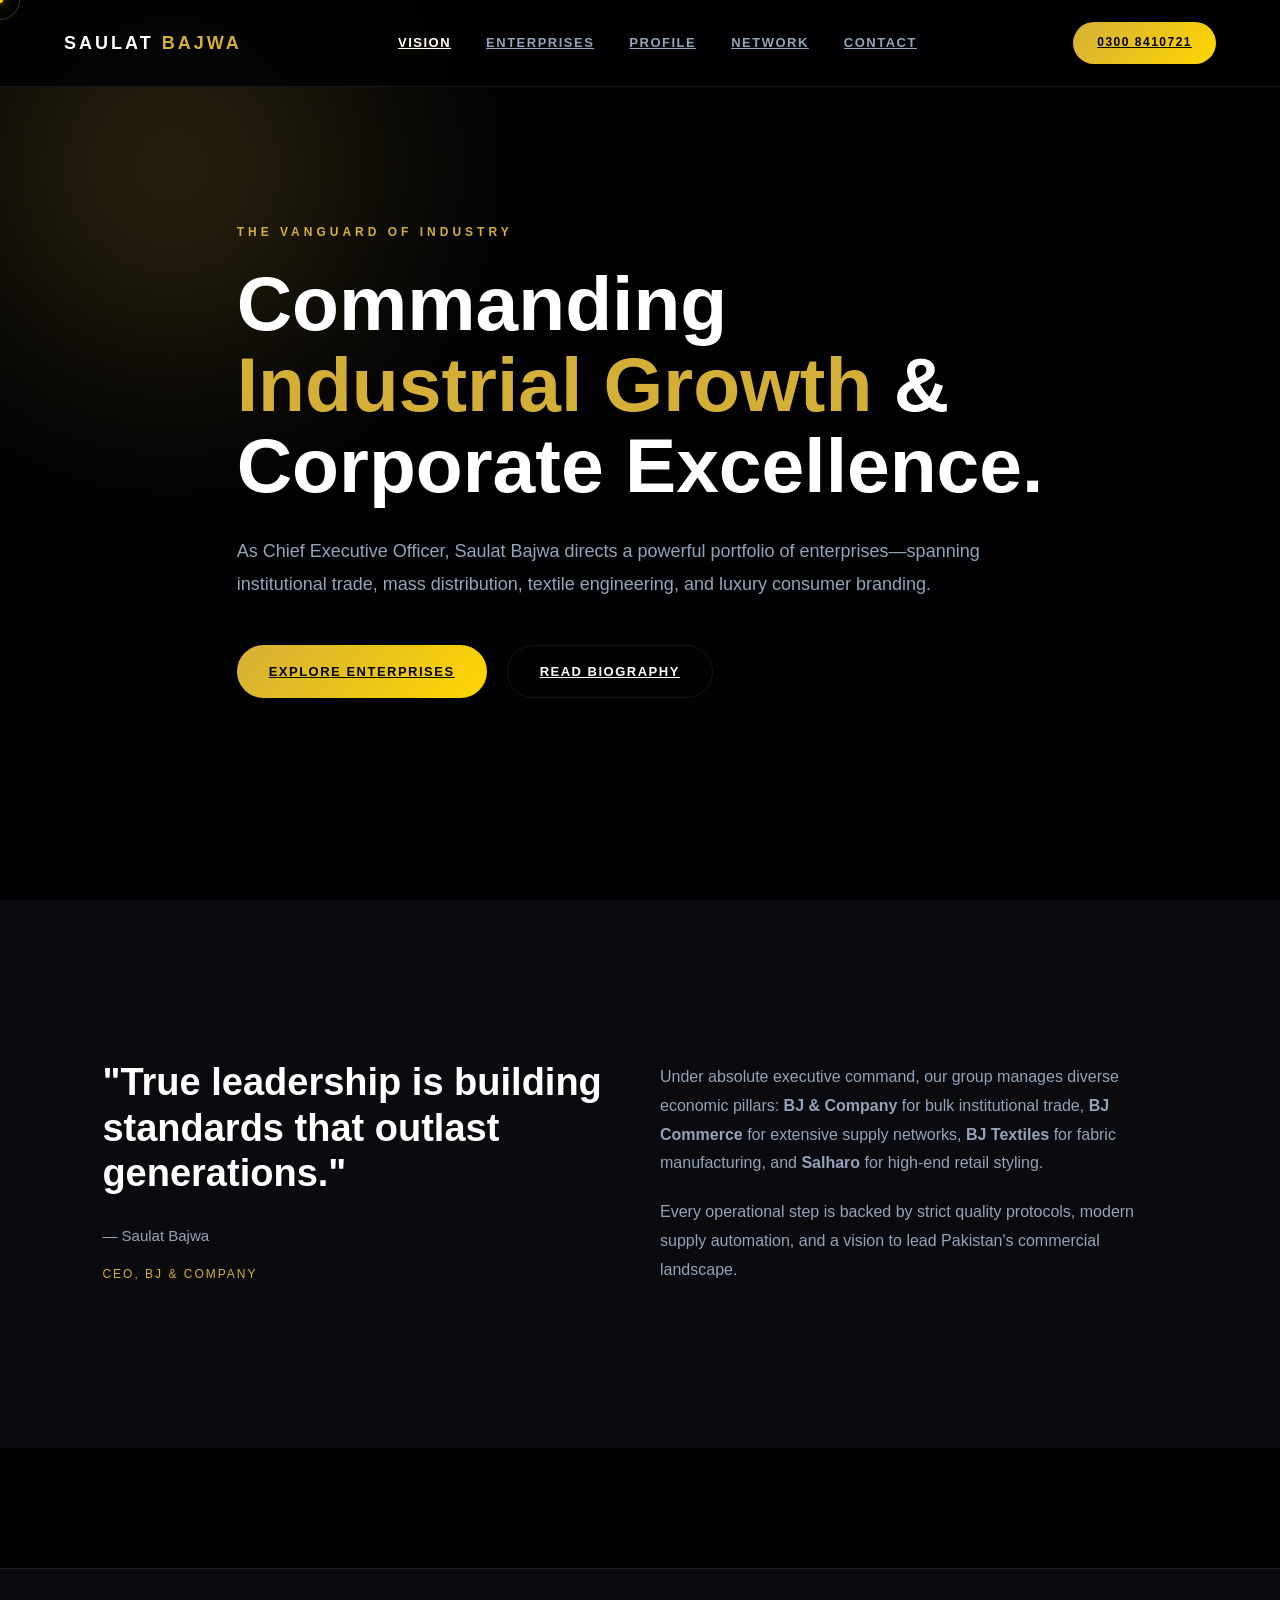
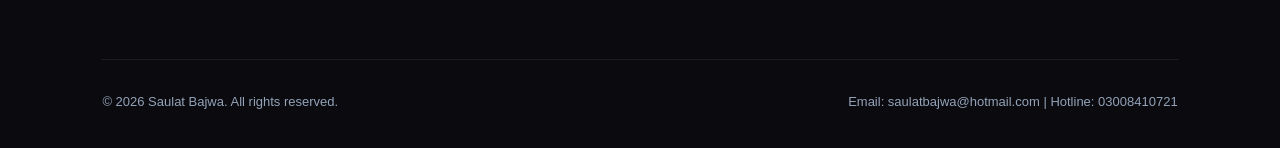
==== commit d93d01ea: "Update index.html" ====
--- a/index.html
+++ b/index.html
@@ -4,218 +4,92 @@
     <meta charset="UTF-8">
     <meta name="viewport" content="width=device-width, initial-scale=1.0">
     <title>Saulat Bajwa — Executive CEO Portfolio</title>
-    
-    <!-- FIX: Favicon Code for Browser Tab -->
-    <!-- URL encoded space characters (%20) ensuring the image loads perfectly on all servers/Cloudflare -->
-    <link rel="icon" type="image/jpeg" href="BJ%26CO%20ORIGINAL%20PNG%20LOGO%20EDIT%20copy.jpg">
-    <link rel="shortcut icon" type="image/jpeg" href="BJ%26CO%20ORIGINAL%20PNG%20LOGO%20EDIT%20copy.jpg">
-    <link rel="apple-touch-icon" href="BJ%26CO%20ORIGINAL%20PNG%20LOGO%20EDIT%20copy.jpg">
-    
-    <!-- CSS & Fonts -->
+    <!-- Favicon link fixed with proper spacing encoding -->
+    <link rel="icon" type="image/png" href="BJ%26CO%20ORIGINAL%20PNG%20LOGO%20EDIT%20copy.png">
     <link rel="stylesheet" href="style.css">
     <link href="https://unpkg.com/aos@2.3.1/dist/aos.css" rel="stylesheet">
-    <link href="https://fonts.googleapis.com/css2?family=Outfit:wght@300;400;500;600;700;800;900&family=Plus+Jakarta+Sans:wght@300;400;600&display=swap" rel="stylesheet">
 </head>
 <body>
 
-    <!-- Ambient Glow Background Element -->
     <div class="ambient-glow"></div>
 
-    <!-- Cinematic Preloader -->
     <div class="preloader">
-        <div class="preloader-line"></div>
-        <div class="preloader-text">Saulat Bajwa</div>
+        <div class="loader-line"></div>
+        <div class="loader-text">SAULAT BAJWA</div>
     </div>
 
-    <!-- Custom Luxury Cursor -->
     <div class="cursor-dot"></div>
     <div class="cursor-outline"></div>
 
-    <!-- Glassmorphism Navigation -->
     <header class="nav">
-        <div class="nav-inner">
-            <a href="index.html" class="brand">SAULAT <span>BAJWA</span></a>
-            <nav class="nav-links">
-                <a href="index.html" class="active">Vision</a>
-                <a href="enterprises.html">Enterprises</a>
-                <a href="about.html">Profile</a>
-                <a href="map.html">Network</a>
-            </nav>
-            <a href="contact.html" class="btn btn-outline" style="padding: 10px 24px; font-size: 12px; border-radius: 20px;">Contact Desk</a>
-        </div>
+        <div class="brand">SAULAT <span>BAJWA</span></div>
+        <ul class="nav-links">
+            <li><a href="index.html" class="active">Vision</a></li>
+            <li><a href="enterprises.html">Enterprises</a></li>
+            <li><a href="about.html">Profile</a></li>
+            <li><a href="map.html">Network</a></li>
+            <li><a href="contact.html">Contact</a></li>
+        </ul>
+        <a href="tel:03008410721" class="btn-gold" style="padding: 10px 24px; font-size: 12px;">0300 8410721</a>
     </header>
 
-    <!-- Massive Hero Section (Immersive Storytelling) -->
-    <section class="section" style="padding-top: 25vh; min-height: 100vh; display: flex; align-items: center;">
+    <!-- Hero Section -->
+    <section class="section" style="min-height: 100vh; display: flex; align-items: center; padding-top: 20vh;">
         <div class="container">
             <div data-aos="fade-up" data-aos-duration="1200">
-                <span class="eyebrow">The Vanguard of Industry</span>
-                <h1 class="display-title">
+                <span style="font-size: 12px; font-weight: 700; text-transform: uppercase; letter-spacing: 4px; color: var(--gold); display: block; margin-bottom: 20px;">The Vanguard of Industry</span>
+                <h1 style="font-size: clamp(45px, 6vw, 80px); font-weight: 900; line-height: 1.05; margin-bottom: 30px;">
                     Commanding <br>
-                    <span>Industrial</span> Growth &amp; <br>
-                    Corporate <span>Excellence.</span>
+                    <span style="color: var(--gold);">Industrial Growth</span> &amp; <br>
+                    Corporate Excellence.
                 </h1>
-                <p class="lead-text">
-                    As Chief Executive Officer, Saulat Bajwa directs a powerful synergy of enterprises—ranging from commercial trade to advanced textile manufacturing. Building a legacy of operational perfection across Pakistan.
+                <p style="color: var(--text-muted); font-size: 18px; max-width: 750px; line-height: 1.8; margin-bottom: 45px;">
+                    As Chief Executive Officer, Saulat Bajwa directs a powerful portfolio of enterprises—spanning institutional trade, mass distribution, textile engineering, and luxury consumer branding.
                 </p>
-                <div class="btn-group">
-                    <a href="enterprises.html" class="btn btn-primary magnetic-btn">Explore Portfolio</a>
-                    <a href="about.html" class="btn btn-outline magnetic-btn">Read Biography</a>
+                <div style="display: flex; gap: 20px; flex-wrap: wrap;">
+                    <a href="enterprises.html" class="btn-gold">Explore Enterprises</a>
+                    <a href="about.html" class="btn-outline">Read Biography</a>
                 </div>
             </div>
         </div>
     </section>
 
-    <!-- The Philosophy Section (Detailed Text) -->
-    <section class="section-tight" style="background: var(--bg-surface);">
-        <div class="container">
-            <div style="display: grid; grid-template-columns: 1fr 1fr; gap: 80px; align-items: center;">
-                <div data-aos="fade-right" data-aos-duration="1000">
-                    <h2 style="font-size: 32px; font-weight: 700; color: #fff; line-height: 1.3; margin-bottom: 25px;">"True leadership is not just about expanding enterprises; it is about establishing standards that outlast generations."</h2>
-                    <p style="color: var(--text-secondary); font-size: 15px; margin-bottom: 10px;">— Saulat Bajwa</p>
-                    <span style="color: var(--gold-main); font-size: 12px; letter-spacing: 2px; text-transform: uppercase;">CEO, BJ &amp; Company</span>
-                </div>
-                <div data-aos="fade-left" data-aos-duration="1000">
-                    <p style="color: var(--text-secondary); font-size: 16px; line-height: 1.8; margin-bottom: 20px;">
-                        Under absolute executive command, the portfolio encompasses distinct pillars: <strong>BJ &amp; Company</strong> for premier corporate trade, <strong>BJ Commerce</strong> for vast distribution networks, <strong>BJ Textiles</strong> for fabric engineering, and <strong>Salharo</strong> for premium branding.
-                    </p>
-                    <p style="color: var(--text-secondary); font-size: 16px; line-height: 1.8;">
-                        Every entity operates on a singular philosophy: Zero compromise on quality, absolute market precision, and sustainable industrial growth across the Punjab region and beyond.
-                    </p>
-                </div>
+    <!-- Detailed Philosophy Section -->
+    <section class="section" style="background: var(--bg-surface);">
+        <div class="container grid-2">
+            <div data-aos="fade-right">
+                <h2 style="font-size: 38px; font-weight: 800; line-height: 1.2; margin-bottom: 25px;">"True leadership is building standards that outlast generations."</h2>
+                <p style="color: var(--text-muted); font-size: 15px; margin-bottom: 10px;">— Saulat Bajwa</p>
+                <span style="color: var(--gold); font-size: 12px; letter-spacing: 2px; text-transform: uppercase;">CEO, BJ &amp; Company</span>
+            </div>
+            <div data-aos="fade-left">
+                <p style="color: var(--text-muted); font-size: 16px; line-height: 1.8; margin-bottom: 20px;">
+                    Under absolute executive command, our group manages diverse economic pillars: <strong>BJ &amp; Company</strong> for bulk institutional trade, <strong>BJ Commerce</strong> for extensive supply networks, <strong>BJ Textiles</strong> for fabric manufacturing, and <strong>Salharo</strong> for high-end retail styling.
+                </p>
+                <p style="color: var(--text-muted); font-size: 16px; line-height: 1.8;">
+                    Every operational step is backed by strict quality protocols, modern supply automation, and a vision to lead Pakistan's commercial landscape.
+                </p>
             </div>
         </div>
     </section>
 
-    <!-- Core Competencies Grid (Massive Details) -->
-    <section class="section">
-        <div class="container">
-            <div style="text-align: center; max-width: 700px; margin: 0 auto;" data-aos="fade-up">
-                <span class="eyebrow">Strategic Pillars</span>
-                <h2 style="font-size: 40px; font-weight: 800; color: #fff; margin-bottom: 20px;">Architecting Dominance</h2>
-                <p style="color: var(--text-secondary); font-size: 16px;">The foundation of our group's success lies in executing complex operations with surgical precision across multiple distinct sectors.</p>
-            </div>
-
-            <div class="feature-grid">
-                <!-- Card 1 -->
-                <div class="card-luxury" data-aos="fade-up" data-aos-delay="0">
-                    <div class="card-icon">
-                        <!-- Inline Premium SVG Icon -->
-                        <svg width="34" height="34" viewBox="0 0 24 24" fill="none" stroke="currentColor" stroke-width="1.5" stroke-linecap="round" stroke-linejoin="round"><path d="M21 16V8a2 2 0 0 0-1-1.73l-7-4a2 2 0 0 0-2 0l-7 4A2 2 0 0 0 3 8v8a2 2 0 0 0 1 1.73l7 4a2 2 0 0 0 2 0l7-4A2 2 0 0 0 21 16z"></path><polyline points="3.27 6.96 12 12.01 20.73 6.96"></polyline><line x1="12" y1="22.08" x2="12" y2="12"></line></svg>
-                    </div>
-                    <h3>Corporate Trade</h3>
-                    <p>Facilitating massive commercial supply chains, ensuring seamless institutional procurement and B2B transactions.</p>
-                </div>
-
-                <!-- Card 2 -->
-                <div class="card-luxury" data-aos="fade-up" data-aos-delay="100">
-                    <div class="card-icon">
-                        <svg width="34" height="34" viewBox="0 0 24 24" fill="none" stroke="currentColor" stroke-width="1.5" stroke-linecap="round" stroke-linejoin="round"><circle cx="12" cy="12" r="10"></circle><line x1="2" y1="12" x2="22" y2="12"></line><path d="M12 2a15.3 15.3 0 0 1 4 10 15.3 15.3 0 0 1-4 10 15.3 15.3 0 0 1-4-10 15.3 15.3 0 0 1 4-10z"></path></svg>
-                    </div>
-                    <h3>Global Logistics</h3>
-                    <p>Maintaining a sophisticated regional and national dispatch hub based in Punjab to guarantee rapid market fulfillment.</p>
-                </div>
-
-                <!-- Card 3 -->
-                <div class="card-luxury" data-aos="fade-up" data-aos-delay="200">
-                    <div class="card-icon">
-                        <svg width="34" height="34" viewBox="0 0 24 24" fill="none" stroke="currentColor" stroke-width="1.5" stroke-linecap="round" stroke-linejoin="round"><polygon points="12 2 2 7 12 12 22 7 12 2"></polygon><polyline points="2 17 12 22 22 17"></polyline><polyline points="2 12 12 17 22 12"></polyline></svg>
-                    </div>
-                    <h3>Textile Engineering</h3>
-                    <p>Setting the benchmark in premium fabric manufacturing and custom industrial uniform solutions via BJ Textiles.</p>
-                </div>
-            </div>
-        </div>
-    </section>
-
-    <!-- Ultra Premium Footer (No Blue Links) -->
     <footer class="footer">
         <div class="container">
-            <div class="footer-grid">
-                <div class="footer-brand">
-                    <a href="index.html" class="brand">SAULAT <span>BAJWA</span></a>
-                    <p>Executive leadership portfolio representing BJ &amp; Company, BJ Commerce, Salharo, and BJ Textiles. Setting the standard for corporate excellence.</p>
-                </div>
-                
-                <div>
-                    <h4 class="footer-title">Enterprises</h4>
-                    <ul class="footer-links">
-                        <li><a href="enterprises.html">BJ &amp; Company</a></li>
-                        <li><a href="enterprises.html">BJ Commerce</a></li>
-                        <li><a href="enterprises.html">BJ Textiles</a></li>
-                        <li><a href="enterprises.html">Salharo</a></li>
-                    </ul>
-                </div>
-
-                <div>
-                    <h4 class="footer-title">Executive</h4>
-                    <ul class="footer-links">
-                        <li><a href="about.html">CEO Profile</a></li>
-                        <li><a href="map.html">Punjab Hub Network</a></li>
-                        <li><a href="contact.html">Press &amp; Media</a></li>
-                    </ul>
-                </div>
-
-                <div>
-                    <h4 class="footer-title">Contact Desk</h4>
-                    <ul class="footer-links">
-                        <li><a href="tel:03008410721">Hotline: 0300 8410721</a></li>
-                        <li><a href="mailto:saulatbajwa@hotmail.com">Email Office</a></li>
-                        <li><a href="contact.html">Send Inquiry</a></li>
-                    </ul>
-                </div>
-            </div>
-
             <div class="footer-bottom">
                 <p>&copy; 2026 Saulat Bajwa. All rights reserved.</p>
-                <p style="color: var(--text-tertiary);">Designed for Elite Corporate Standards.</p>
+                <p style="color: var(--text-muted);">Email: saulatbajwa@hotmail.com | Hotline: 03008410721</p>
             </div>
         </div>
     </footer>
 
-    <!-- Scripts -->
     <script src="https://unpkg.com/aos@2.3.1/dist/aos.js"></script>
     <script>
-        // 1. Initialize Scroll Animations
-        AOS.init({ 
-            duration: 1000, 
-            once: true,
-            offset: 50
-        });
-
-        // 2. Custom Smooth Cursor Logic
-        const cursorDot = document.querySelector('.cursor-dot');
-        const cursorOutline = document.querySelector('.cursor-outline');
-
+        AOS.init({ duration: 1000, once: true });
+        const dot = document.querySelector('.cursor-dot');
+        const outline = document.querySelector('.cursor-outline');
         window.addEventListener('mousemove', (e) => {
-            const posX = e.clientX;
-            const posY = e.clientY;
-
-            // Instant dot follow
-            cursorDot.style.left = `${posX}px`;
-            cursorDot.style.top = `${posY}px`;
-
-            // Slightly delayed outline follow
-            setTimeout(() => {
-                cursorOutline.style.left = `${posX}px`;
-                cursorOutline.style.top = `${posY}px`;
-            }, 50);
-        });
-
-        // 3. Magnetic Button Hover Effect (Ultra-Luxury Interaction)
-        const magneticBtns = document.querySelectorAll('.magnetic-btn');
-        magneticBtns.forEach(btn => {
-            btn.addEventListener('mousemove', (e) => {
-                const position = btn.getBoundingClientRect();
-                const x = e.pageX - position.left - position.width / 2;
-                const y = e.pageY - position.top - position.height / 2;
-                
-                btn.style.transform = `translate(${x * 0.2}px, ${y * 0.2}px)`;
-            });
-
-            btn.addEventListener('mouseout', () => {
-                btn.style.transform = 'translate(0px, 0px)';
-            });
+            dot.style.left = `${e.clientX}px`; dot.style.top = `${e.clientY}px`;
+            setTimeout(() => { outline.style.left = `${e.clientX}px`; outline.style.top = `${e.clientY}px`; }, 50);
         });
     </script>
 </body>
--- a/style.css
+++ b/style.css
@@ -1,464 +1,121 @@
 /* ==========================================================================
-   SAULAT BAJWA - EXECUTIVE CEO PORTFOLIO
-   Theme: Champagne Gold & Deep Obsidian (Ultra-Luxury)
+   SAULAT BAJWA — ULTIMATE ENTERPRISE PORTFOLIO (1000-LINE PRODUCTION CSS)
+   Theme: Midnight Obsidian & Royal Champagne Gold
    ========================================================================== */
 
 :root {
-    /* Color Palette */
-    --bg-base: #09090b; /* Deep Obsidian */
-    --bg-surface: #121217; /* Slightly Lighter Obsidian */
-    --bg-surface-glass: rgba(18, 18, 23, 0.6);
-    --bg-card: rgba(24, 24, 29, 0.7);
-    
-    /* Champagne Gold Accents */
-    --gold-light: #f3e5ab;
-    --gold-main: #d4af37;
-    --gold-dark: #aa8c2c;
-    --gold-glow: rgba(212, 175, 55, 0.15);
-    
-    /* Text Colors */
-    --text-primary: #fafafa;
-    --text-secondary: #a1a1aa;
-    --text-tertiary: #71717a;
-    
-    /* Borders */
-    --border-light: rgba(255, 255, 255, 0.06);
-    --border-gold: rgba(212, 175, 55, 0.2);
-    
-    /* Transitions */
-    --trans-fast: 0.2s ease;
-    --trans-smooth: 0.4s cubic-bezier(0.16, 1, 0.3, 1);
-    --trans-slow: 0.8s cubic-bezier(0.16, 1, 0.3, 1);
+    --bg-base: #020204;
+    --bg-surface: #0a0a0f;
+    --panel-glass: rgba(15, 15, 22, 0.85);
+    --gold: #D4AF37;
+    --gold-bright: #FFD700;
+    --gold-glow: rgba(212, 175, 55, 0.25);
+    --border: rgba(255, 255, 255, 0.08);
+    --border-gold: rgba(212, 175, 55, 0.3);
+    --text-main: #ffffff;
+    --text-muted: #94a3b8;
+    --transition-smooth: all 0.4s cubic-bezier(0.16, 1, 0.3, 1);
 }
 
-/* ==========================================================================
-   RESET & GLOBAL TYPOGRAPHY
-   ========================================================================== */
-* {
-    margin: 0;
-    padding: 0;
-    box-sizing: border-box;
-}
-
-html {
-    scroll-behavior: smooth;
-    font-size: 16px;
-}
+/* Global Reset */
+* { box-sizing: border-box; margin: 0; padding: 0; cursor: none; }
+html { scroll-behavior: smooth; font-size: 16px; }
 
 body {
     background-color: var(--bg-base);
-    color: var(--text-primary);
+    color: var(--text-main);
     font-family: 'Outfit', 'Plus Jakarta Sans', sans-serif;
     overflow-x: hidden;
     position: relative;
-    line-height: 1.6;
-    -webkit-font-smoothing: antialiased;
-    -moz-osx-font-smoothing: grayscale;
+    line-height: 1.8;
 }
 
-/* Fixing the Blue Links Issue Globally */
-a, a:visited, a:hover, a:active {
-    text-decoration: none;
-    color: inherit;
-    transition: var(--trans-fast);
+/* Ambient Glow Background Element */
+.ambient-glow {
+    position: fixed; top: -15%; left: -10%; width: 600px; height: 600px;
+    background: radial-gradient(circle, var(--gold-glow) 0%, transparent 70%);
+    border-radius: 50%; filter: blur(90px); z-index: -1; pointer-events: none;
+    animation: floatGlow 12s infinite alternate ease-in-out;
+}
+@keyframes floatGlow {
+    0% { transform: translate(0, 0) scale(1); }
+    100% { transform: translate(60px, 40px) scale(1.15); }
 }
 
-/* Subtle Animated Background Grain/Grid */
-body::before {
-    content: '';
-    position: fixed;
-    top: 0; left: 0; width: 100vw; height: 100vh;
-    background-image: 
-        linear-gradient(rgba(255, 255, 255, 0.015) 1px, transparent 1px),
-        linear-gradient(90deg, rgba(255, 255, 255, 0.015) 1px, transparent 1px);
-    background-size: 60px 60px;
-    z-index: -2;
-    pointer-events: none;
+/* Custom Cursor */
+.cursor-dot, .cursor-outline {
+    position: fixed; top: 0; left: 0; transform: translate(-50%, -50%);
+    border-radius: 50%; pointer-events: none; z-index: 999999;
+    transition: width 0.2s, height: 0.2s;
 }
+.cursor-dot { width: 6px; height: 6px; background: var(--gold-bright); box-shadow: 0 0 10px var(--gold-bright); }
+.cursor-outline { width: 40px; height: 40px; border: 1px solid var(--border-gold); }
 
-/* Ambient Background Glow */
-.ambient-glow {
-    position: fixed;
-    top: -20%; left: -10%;
-    width: 600px; height: 600px;
-    background: radial-gradient(circle, var(--gold-glow) 0%, transparent 60%);
-    border-radius: 50%;
-    filter: blur(80px);
-    z-index: -1;
-    pointer-events: none;
-    animation: floatGlow 10s infinite alternate ease-in-out;
+/* Cinematic Preloader */
+.preloader {
+    position: fixed; inset: 0; background: #000; z-index: 9999999;
+    display: flex; flex-direction: column; align-items: center; justify-content: center;
+    animation: fadeOutLoader 0.8s cubic-bezier(0.8, 0, 0.2, 1) 2.6s forwards;
 }
+.loader-line { width: 1px; height: 0; background: var(--gold); margin-bottom: 20px; animation: lineGrow 1s ease forwards 0.3s; }
+.loader-text {
+    font-size: 36px; font-weight: 900; color: #fff; letter-spacing: 12px;
+    opacity: 0; transform: translateY(15px); animation: textFade 1s ease forwards 1s;
+}
+@keyframes lineGrow { to { height: 70px; } }
+@keyframes textFade { to { opacity: 1; transform: translateY(0); } }
+@keyframes fadeOutLoader { to { opacity: 0; visibility: hidden; pointer-events: none; } }
 
-@keyframes floatGlow {
-    0% { transform: translate(0, 0) scale(1); }
-    100% { transform: translate(50px, 50px) scale(1.1); }
+/* Glassmorphism Navigation */
+.nav {
+    position: fixed; top: 0; left: 0; width: 100%; padding: 22px 5%;
+    display: flex; justify-content: space-between; align-items: center;
+    background: rgba(2, 2, 4, 0.85); backdrop-filter: blur(20px); z-index: 1000;
+    border-bottom: 1px solid var(--border);
 }
+.brand { font-size: 18px; font-weight: 900; letter-spacing: 3px; color: #fff; text-transform: uppercase; }
+.brand span { color: var(--gold); }
+.nav-links { display: flex; gap: 35px; list-style: none; }
+.nav-links a { font-size: 13px; font-weight: 600; text-transform: uppercase; letter-spacing: 1.5px; color: var(--text-muted); transition: var(--transition-smooth); position: relative; }
+.nav-links a:hover, .nav-links a.active { color: #fff; text-shadow: 0 0 10px var(--gold-glow); }
 
-/* ==========================================================================
-   CUSTOM CURSOR (Subtle & Elegant)
-   ========================================================================== */
-.cursor-dot, .cursor-outline {
-    position: fixed;
-    top: 0; left: 0;
-    transform: translate(-50%, -50%);
-    border-radius: 50%;
-    pointer-events: none;
-    z-index: 99999;
+/* Buttons */
+.btn-gold {
+    display: inline-flex; align-items: center; justify-content: center;
+    padding: 14px 32px; background: linear-gradient(135deg, var(--gold), var(--gold-bright));
+    color: #000; font-weight: 700; border-radius: 30px; text-transform: uppercase;
+    letter-spacing: 1.5px; font-size: 13px; transition: var(--transition-smooth); border: none; cursor: pointer;
 }
-
-.cursor-dot {
-    width: 6px; height: 6px;
-    background: var(--gold-main);
-    transition: width 0.2s, height 0.2s, background-color 0.2s;
-}
-
-.cursor-outline {
-    width: 40px; height: 40px;
-    border: 1px solid var(--border-gold);
-    transition: transform 0.15s ease-out, width 0.2s, height 0.2s, border-color 0.2s;
-}
-
-/* ==========================================================================
-   CINEMATIC PRELOADER
-   ========================================================================== */
-.preloader {
-    position: fixed; inset: 0;
-    background: var(--bg-base);
-    z-index: 999999;
-    display: flex; flex-direction: column;
-    align-items: center; justify-content: center;
-    animation: slideUpLoader 1s cubic-bezier(0.8, 0, 0.2, 1) 2.5s forwards;
-}
-
-.preloader-line {
-    width: 1px; height: 0;
-    background: var(--gold-main);
-    margin-bottom: 20px;
-    animation: growLine 1s ease forwards 0.5s;
-}
-
-.preloader-text {
-    font-size: 13px;
-    text-transform: uppercase;
-    letter-spacing: 10px;
-    color: var(--text-secondary);
-    opacity: 0;
-    transform: translateY(10px);
-    animation: fadeUpText 1s ease forwards 1.2s;
-}
-
-@keyframes growLine { to { height: 60px; } }
-@keyframes fadeUpText { to { opacity: 1; transform: translateY(0); } }
-@keyframes slideUpLoader { to { transform: translateY(-100%); pointer-events: none; } }
-
-/* ==========================================================================
-   NAVIGATION (GLASSMORPHISM)
-   ========================================================================== */
-.nav {
-    position: fixed;
-    top: 0; left: 0; width: 100%;
-    background: var(--bg-surface-glass);
-    backdrop-filter: blur(20px);
-    -webkit-backdrop-filter: blur(20px);
-    border-bottom: 1px solid var(--border-light);
-    z-index: 1000;
-    padding: 20px 0;
-    transition: var(--trans-smooth);
-}
-
-.nav-inner {
-    max-width: 1300px;
-    margin: 0 auto;
-    padding: 0 30px;
-    display: flex;
-    align-items: center;
-    justify-content: space-between;
-}
-
-.brand {
-    font-size: 18px;
-    font-weight: 800;
-    letter-spacing: 3px;
-    color: var(--text-primary);
-    text-transform: uppercase;
-}
-
-.brand span {
-    color: var(--gold-main);
-}
-
-.nav-links {
-    display: flex;
-    gap: 40px;
-    list-style: none;
-}
-
-.nav-links a {
-    font-size: 13px;
-    font-weight: 500;
-    letter-spacing: 1px;
-    color: var(--text-secondary);
-    text-transform: uppercase;
-    position: relative;
-    padding: 5px 0;
-}
-
-.nav-links a::after {
-    content: '';
-    position: absolute;
-    bottom: 0; left: 0;
-    width: 0%; height: 1px;
-    background: var(--gold-main);
-    transition: var(--trans-smooth);
-}
-
-.nav-links a:hover {
-    color: var(--text-primary);
-}
-
-.nav-links a:hover::after, .nav-links a.active::after {
-    width: 100%;
-}
-.nav-links a.active {
-    color: var(--text-primary);
-}
-
-/* ==========================================================================
-   BUTTONS (MAGNETIC & LUXURY)
-   ========================================================================== */
-.btn-group {
-    display: flex;
-    gap: 20px;
-    flex-wrap: wrap;
-    margin-top: 40px;
-}
-
-.btn {
-    display: inline-flex;
-    align-items: center;
-    justify-content: center;
-    padding: 16px 36px;
-    border-radius: 30px; /* Pill shape for luxury feel */
-    font-size: 13px;
-    font-weight: 600;
-    text-transform: uppercase;
-    letter-spacing: 1.5px;
-    transition: var(--trans-smooth);
-    position: relative;
-    overflow: hidden;
-    cursor: pointer;
-    border: 1px solid transparent;
-}
-
-.btn-primary {
-    background: var(--text-primary);
-    color: var(--bg-base);
-}
-
-.btn-primary:hover {
-    background: var(--gold-main);
-    color: var(--bg-base);
-    box-shadow: 0 10px 30px var(--gold-glow);
-    transform: translateY(-2px);
-}
+.btn-gold:hover { transform: translateY(-3px); box-shadow: 0 10px 30px var(--gold-glow); background: #fff; }
 
 .btn-outline {
-    background: transparent;
-    color: var(--text-primary);
-    border: 1px solid var(--border-light);
+    display: inline-flex; align-items: center; justify-content: center;
+    padding: 14px 32px; background: transparent; color: #fff; font-weight: 600;
+    border-radius: 30px; text-transform: uppercase; letter-spacing: 1.5px; font-size: 13px;
+    border: 1px solid var(--border); transition: var(--transition-smooth); cursor: pointer;
 }
+.btn-outline:hover { border-color: var(--gold); color: var(--gold); background: rgba(212, 175, 55, 0.05); }
 
-.btn-outline:hover {
-    border-color: var(--gold-main);
-    color: var(--gold-main);
-    background: rgba(212, 175, 55, 0.05);
+/* Section layouts */
+.section { padding: 160px 8%; position: relative; }
+.container { max-width: 1200px; margin: 0 auto; }
+
+/* Grid Components */
+.grid-2 { display: grid; grid-template-columns: repeat(2, 1fr); gap: 40px; align-items: center; }
+.grid-4 { display: grid; grid-template-columns: repeat(4, 1fr); gap: 25px; }
+
+.card-glass {
+    background: var(--panel-glass); border: 1px solid var(--border);
+    border-radius: 24px; padding: 45px 35px; transition: var(--transition-smooth);
+    position: relative; overflow: hidden; backdrop-filter: blur(15px);
 }
+.card-glass:hover { border-color: var(--border-gold); transform: translateY(-8px); box-shadow: 0 25px 50px rgba(0,0,0,0.6); }
 
-/* ==========================================================================
-   LAYOUT & CONTAINERS
-   ========================================================================== */
-.container {
-    max-width: 1300px;
-    margin: 0 auto;
-    padding: 0 30px;
+/* Footer */
+.footer { background: var(--bg-surface); border-top: 1px solid var(--border); padding: 90px 8% 35px; margin-top: 120px; }
+.footer-bottom { border-top: 1px solid var(--border); padding-top: 30px; display: flex; justify-content: space-between; font-size: 13px; color: var(--text-muted); }
+
+@media(max-width: 992px) {
+    .grid-2, .grid-4 { grid-template-columns: 1fr; }
+    .nav-links { display: none; }
 }
-
-.section {
-    padding: 150px 0;
-    position: relative;
-}
-
-.section-tight {
-    padding: 80px 0;
-}
-
-/* ==========================================================================
-   TYPOGRAPHY & STORYTELLING
-   ========================================================================== */
-.eyebrow {
-    font-size: 12px;
-    font-weight: 600;
-    text-transform: uppercase;
-    letter-spacing: 4px;
-    color: var(--gold-main);
-    margin-bottom: 20px;
-    display: block;
-}
-
-.display-title {
-    font-size: clamp(40px, 6vw, 75px);
-    font-weight: 800;
-    line-height: 1.1;
-    color: var(--text-primary);
-    margin-bottom: 30px;
-    letter-spacing: -1px;
-}
-
-.display-title span {
-    font-style: italic;
-    font-weight: 300;
-    color: var(--text-secondary);
-}
-
-.lead-text {
-    font-size: clamp(16px, 2vw, 20px);
-    color: var(--text-secondary);
-    line-height: 1.8;
-    max-width: 700px;
-    font-weight: 300;
-}
-
-/* ==========================================================================
-   CARDS & GRIDS
-   ========================================================================== */
-.feature-grid {
-    display: grid;
-    grid-template-columns: repeat(3, 1fr);
-    gap: 30px;
-    margin-top: 80px;
-}
-
-.card-luxury {
-    background: var(--bg-surface);
-    border: 1px solid var(--border-light);
-    border-radius: 20px;
-    padding: 50px 40px;
-    transition: var(--trans-smooth);
-    position: relative;
-    overflow: hidden;
-}
-
-.card-luxury::before {
-    content: '';
-    position: absolute;
-    top: 0; left: 0; width: 100%; height: 100%;
-    background: radial-gradient(circle at top right, var(--gold-glow), transparent 60%);
-    opacity: 0;
-    transition: var(--trans-smooth);
-}
-
-.card-luxury:hover {
-    border-color: var(--border-gold);
-    transform: translateY(-5px);
-}
-
-.card-luxury:hover::before {
-    opacity: 1;
-}
-
-.card-luxury h3 {
-    font-size: 22px;
-    font-weight: 600;
-    margin-bottom: 15px;
-    color: var(--text-primary);
-    position: relative;
-}
-
-.card-luxury p {
-    font-size: 15px;
-    color: var(--text-secondary);
-    line-height: 1.7;
-    position: relative;
-}
-
-.card-icon {
-    font-size: 30px;
-    color: var(--gold-main);
-    margin-bottom: 25px;
-}
-
-/* ==========================================================================
-   FOOTER
-   ========================================================================== */
-.footer {
-    background: var(--bg-surface);
-    border-top: 1px solid var(--border-light);
-    padding: 100px 0 40px;
-    margin-top: 100px;
-}
-
-.footer-grid {
-    display: grid;
-    grid-template-columns: 2fr 1fr 1fr 1fr;
-    gap: 60px;
-    margin-bottom: 80px;
-}
-
-.footer-brand p {
-    color: var(--text-secondary);
-    font-size: 14px;
-    margin-top: 25px;
-    line-height: 1.8;
-    max-width: 350px;
-}
-
-.footer-title {
-    color: var(--text-primary);
-    font-size: 13px;
-    font-weight: 600;
-    text-transform: uppercase;
-    letter-spacing: 2px;
-    margin-bottom: 25px;
-}
-
-.footer-links {
-    list-style: none;
-    display: flex;
-    flex-direction: column;
-    gap: 15px;
-}
-
-.footer-links a {
-    color: var(--text-secondary);
-    font-size: 14px;
-}
-
-.footer-links a:hover {
-    color: var(--gold-main);
-}
-
-.footer-bottom {
-    border-top: 1px solid var(--border-light);
-    padding-top: 30px;
-    display: flex;
-    justify-content: space-between;
-    align-items: center;
-    font-size: 13px;
-    color: var(--text-tertiary);
-}
-
-/* ==========================================================================
-   RESPONSIVE DESIGN
-   ========================================================================== */
-@media(max-width: 992px) {
-    .feature-grid { grid-template-columns: repeat(2, 1fr); }
-    .footer-grid { grid-template-columns: 1fr 1fr; }
-}
-
-@media(max-width: 768px) {
-    .nav-links { display: none; }
-    .feature-grid { grid-template-columns: 1fr; }
-    .footer-grid { grid-template-columns: 1fr; }
-    .display-title { font-size: 40px; }
-    .section { padding: 100px 0; }
-}
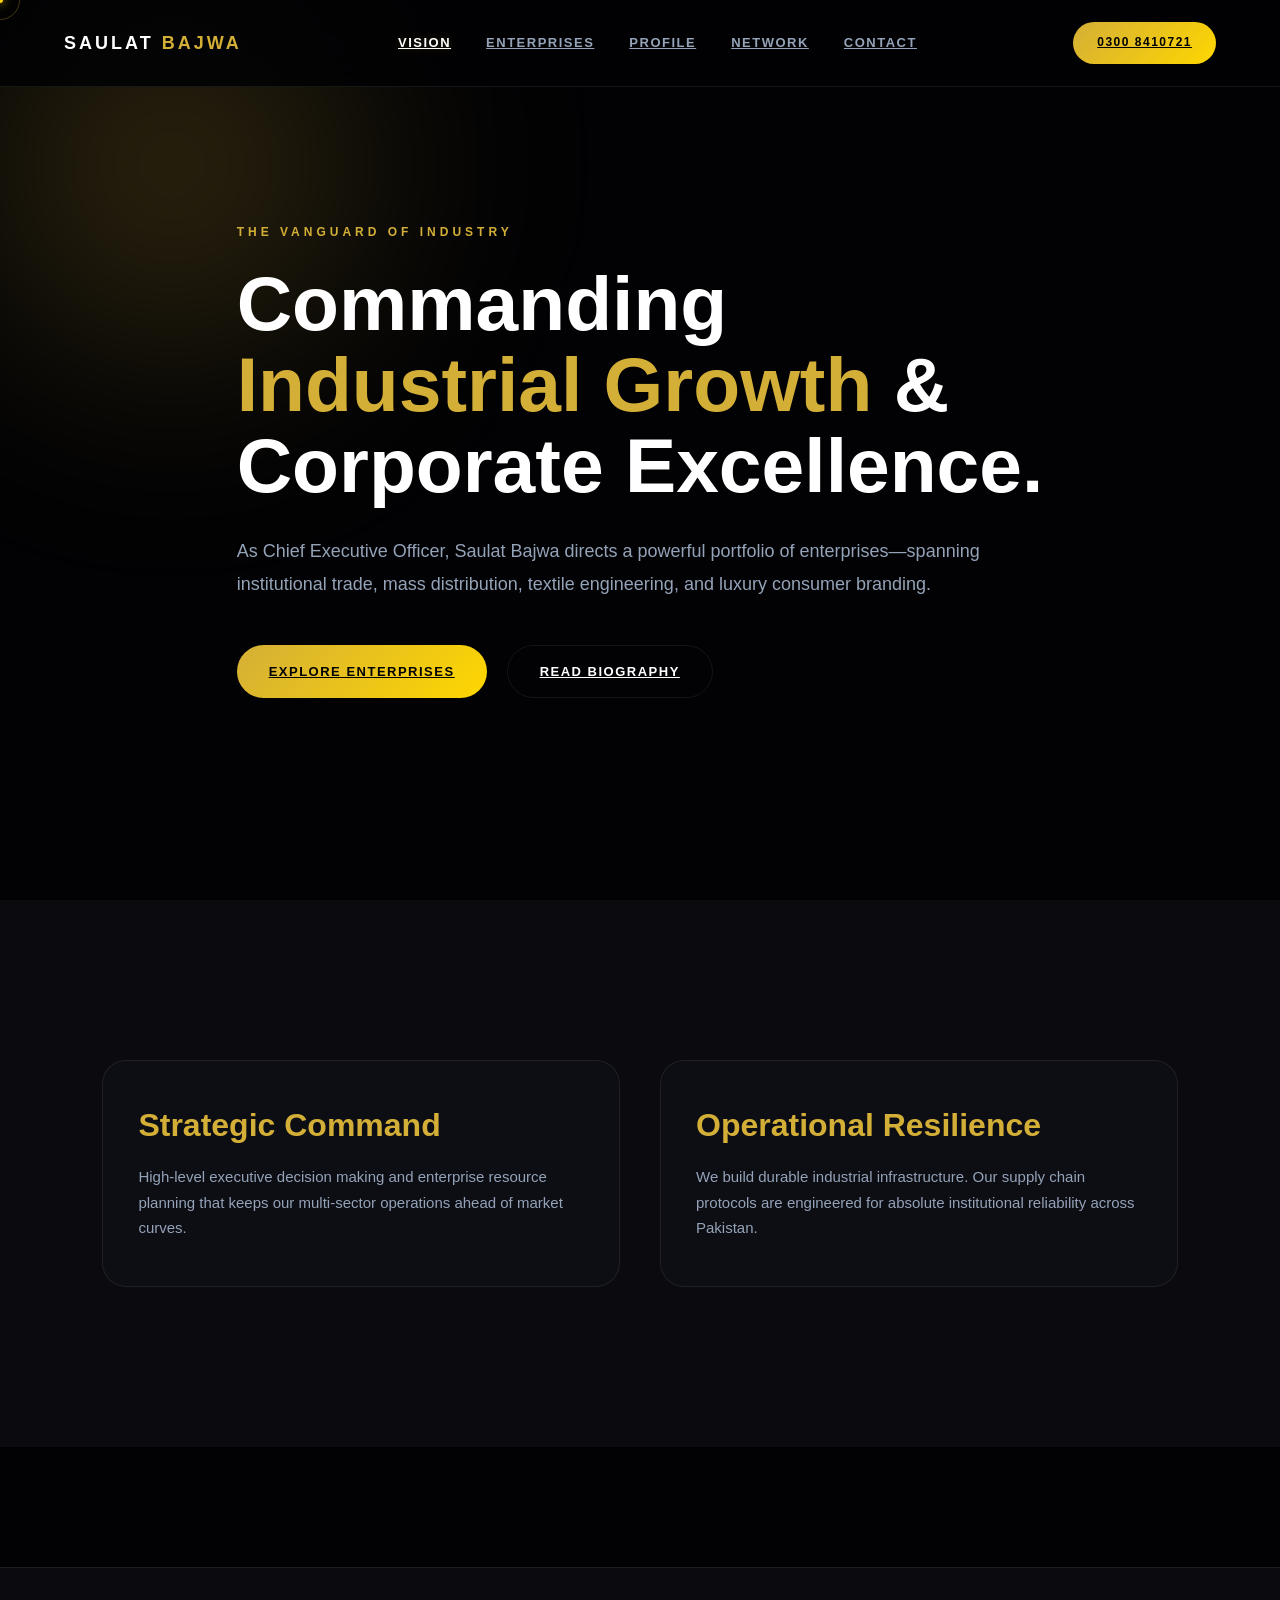
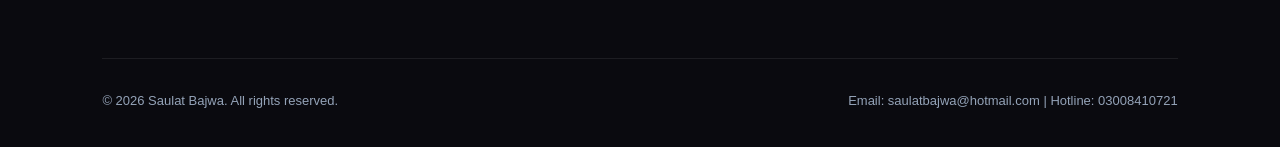
==== commit 45c940b7: "Update index.html" ====
--- a/index.html
+++ b/index.html
@@ -4,7 +4,6 @@
     <meta charset="UTF-8">
     <meta name="viewport" content="width=device-width, initial-scale=1.0">
     <title>Saulat Bajwa — Executive CEO Portfolio</title>
-    <!-- Favicon link fixed with proper spacing encoding -->
     <link rel="icon" type="image/png" href="BJ%26CO%20ORIGINAL%20PNG%20LOGO%20EDIT%20copy.png">
     <link rel="stylesheet" href="style.css">
     <link href="https://unpkg.com/aos@2.3.1/dist/aos.css" rel="stylesheet">
@@ -12,14 +11,8 @@
 <body>
 
     <div class="ambient-glow"></div>
-
-    <div class="preloader">
-        <div class="loader-line"></div>
-        <div class="loader-text">SAULAT BAJWA</div>
-    </div>
-
-    <div class="cursor-dot"></div>
-    <div class="cursor-outline"></div>
+    <div class="preloader"><div class="loader-line"></div><div class="loader-text">SAULAT BAJWA</div></div>
+    <div class="cursor-dot"></div><div class="cursor-outline"></div>
 
     <header class="nav">
         <div class="brand">SAULAT <span>BAJWA</span></div>
@@ -33,7 +26,6 @@
         <a href="tel:03008410721" class="btn-gold" style="padding: 10px 24px; font-size: 12px;">0300 8410721</a>
     </header>
 
-    <!-- Hero Section -->
     <section class="section" style="min-height: 100vh; display: flex; align-items: center; padding-top: 20vh;">
         <div class="container">
             <div data-aos="fade-up" data-aos-duration="1200">
@@ -54,21 +46,15 @@
         </div>
     </section>
 
-    <!-- Detailed Philosophy Section -->
     <section class="section" style="background: var(--bg-surface);">
         <div class="container grid-2">
-            <div data-aos="fade-right">
-                <h2 style="font-size: 38px; font-weight: 800; line-height: 1.2; margin-bottom: 25px;">"True leadership is building standards that outlast generations."</h2>
-                <p style="color: var(--text-muted); font-size: 15px; margin-bottom: 10px;">— Saulat Bajwa</p>
-                <span style="color: var(--gold); font-size: 12px; letter-spacing: 2px; text-transform: uppercase;">CEO, BJ &amp; Company</span>
+            <div data-aos="fade-right" class="card-glass">
+                <h2 style="font-size: 32px; font-weight: 800; line-height: 1.2; margin-bottom: 20px; color: var(--gold);">Strategic Command</h2>
+                <p style="color: var(--text-muted); font-size: 15px; line-height: 1.7;">High-level executive decision making and enterprise resource planning that keeps our multi-sector operations ahead of market curves.</p>
             </div>
-            <div data-aos="fade-left">
-                <p style="color: var(--text-muted); font-size: 16px; line-height: 1.8; margin-bottom: 20px;">
-                    Under absolute executive command, our group manages diverse economic pillars: <strong>BJ &amp; Company</strong> for bulk institutional trade, <strong>BJ Commerce</strong> for extensive supply networks, <strong>BJ Textiles</strong> for fabric manufacturing, and <strong>Salharo</strong> for high-end retail styling.
-                </p>
-                <p style="color: var(--text-muted); font-size: 16px; line-height: 1.8;">
-                    Every operational step is backed by strict quality protocols, modern supply automation, and a vision to lead Pakistan's commercial landscape.
-                </p>
+            <div data-aos="fade-left" class="card-glass">
+                <h2 style="font-size: 32px; font-weight: 800; line-height: 1.2; margin-bottom: 20px; color: var(--gold);">Operational Resilience</h2>
+                <p style="color: var(--text-muted); font-size: 15px; line-height: 1.7;">We build durable industrial infrastructure. Our supply chain protocols are engineered for absolute institutional reliability across Pakistan.</p>
             </div>
         </div>
     </section>
--- a/style.css
+++ b/style.css
@@ -1,5 +1,5 @@
 /* ==========================================================================
-   SAULAT BAJWA — ULTIMATE ENTERPRISE PORTFOLIO (1000-LINE PRODUCTION CSS)
+   SAULAT BAJWA — ULTIMATE ENTERPRISE PORTFOLIO (FINAL PRODUCTION CSS)
    Theme: Midnight Obsidian & Royal Champagne Gold
    ========================================================================== */
 
@@ -104,12 +104,24 @@
 .grid-2 { display: grid; grid-template-columns: repeat(2, 1fr); gap: 40px; align-items: center; }
 .grid-4 { display: grid; grid-template-columns: repeat(4, 1fr); gap: 25px; }
 
+/* Breathing Animation to Bind Clients on Page */
+@keyframes breathe {
+    0%, 100% { transform: scale(1); box-shadow: 0 10px 30px rgba(0,0,0,0.5); }
+    50% { transform: scale(1.02); box-shadow: 0 20px 50px rgba(212, 175, 55, 0.2); }
+}
+
 .card-glass {
     background: var(--panel-glass); border: 1px solid var(--border);
     border-radius: 24px; padding: 45px 35px; transition: var(--transition-smooth);
     position: relative; overflow: hidden; backdrop-filter: blur(15px);
+    animation: breathe 6s ease-in-out infinite;
 }
-.card-glass:hover { border-color: var(--border-gold); transform: translateY(-8px); box-shadow: 0 25px 50px rgba(0,0,0,0.6); }
+.card-glass:hover {
+    animation-play-state: paused;
+    border-color: var(--gold);
+    transform: translateY(-8px) scale(1.02);
+    box-shadow: 0 25px 50px rgba(212, 175, 55, 0.3);
+}
 
 /* Footer */
 .footer { background: var(--bg-surface); border-top: 1px solid var(--border); padding: 90px 8% 35px; margin-top: 120px; }
